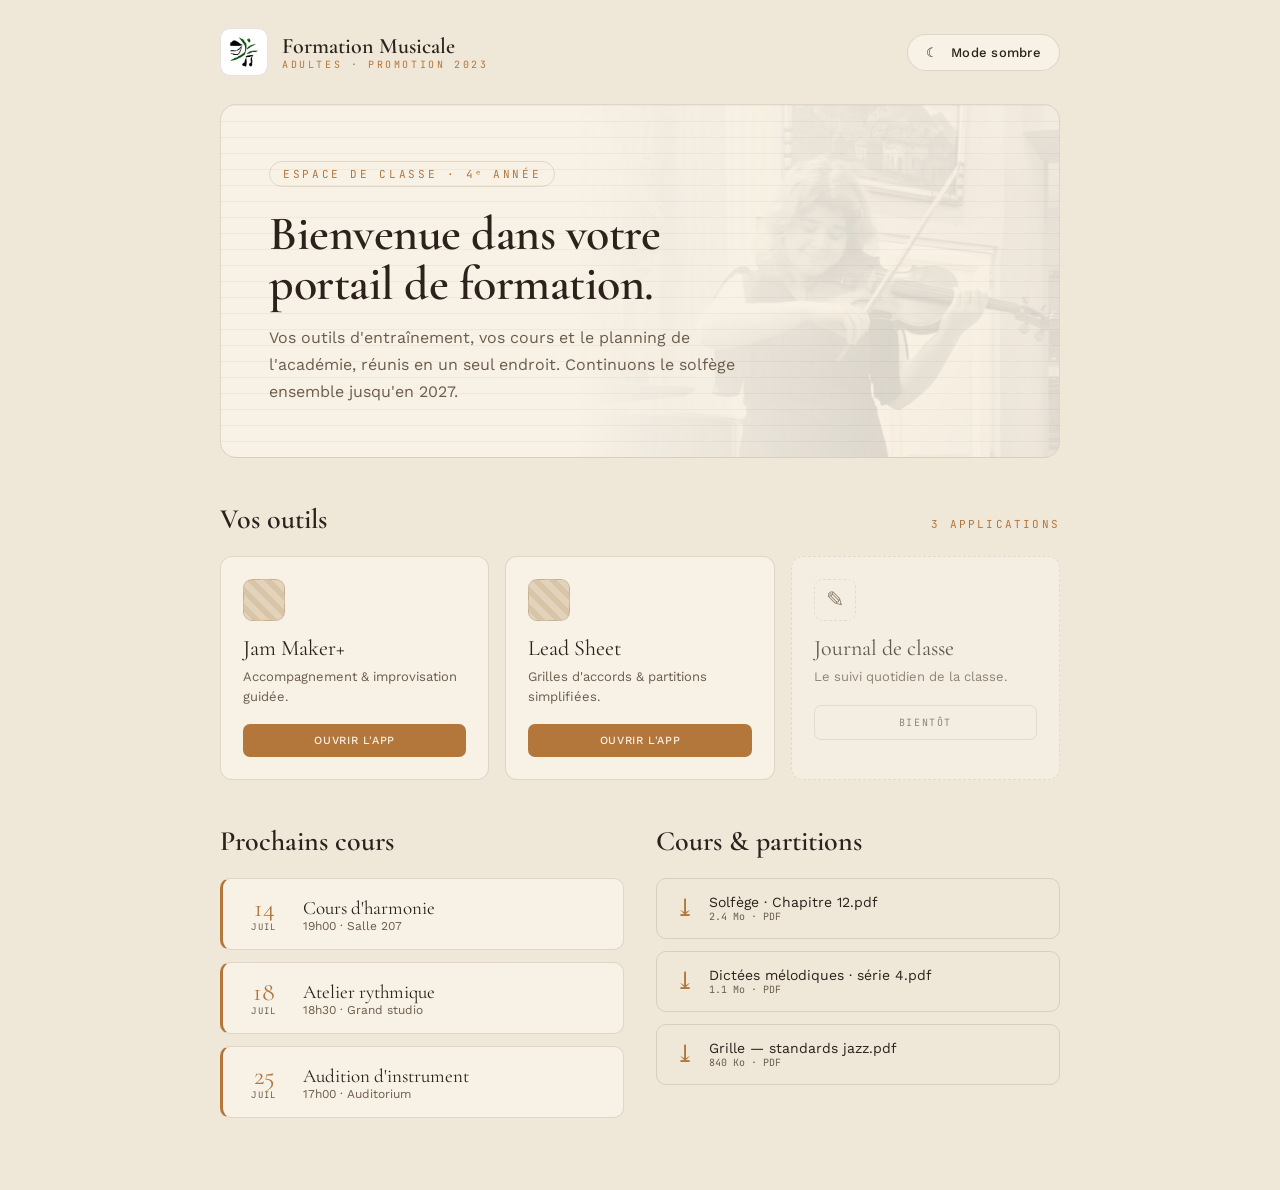
==== index.html @ 9afeae4c "Portail Formation Musicale — site initial (accueil + tableau de bord, thème clair/sombre)" ====
<!DOCTYPE html>
<html lang="fr">
<head>
<meta charset="utf-8">
<meta name="viewport" content="width=device-width, initial-scale=1">
<title>Formation Musicale — Portail de classe</title>
<link rel="preconnect" href="https://fonts.googleapis.com">
<link rel="preconnect" href="https://fonts.gstatic.com" crossorigin>
<link href="https://fonts.googleapis.com/css2?family=Cormorant+Garamond:ital,wght@0,400;0,500;0,600;0,700;1,400;1,500&family=Work+Sans:wght@300;400;500;600&family=JetBrains+Mono:wght@400;500&display=swap" rel="stylesheet">
<style>
  * { box-sizing: border-box; }
  body { margin: 0; }
  a { color: inherit; }
</style>
</head>
<body>

<div id="root" style="min-height:100vh; background:var(--bg,#efe7d8); font-family:'Work Sans',sans-serif; transition:background-color .5s ease; padding-bottom:72px;">

  <!-- TOP BAR -->
  <div style="max-width:920px; margin:0 auto; padding:28px 40px; display:flex; align-items:center; justify-content:space-between;">
    <div style="display:flex; align-items:center; gap:14px;">
      <div style="width:48px; height:48px; border-radius:10px; background:#ffffff; display:flex; align-items:center; justify-content:center; overflow:hidden; border:1px solid var(--line,rgba(107,74,46,.16)); transition:border-color .5s ease;"><img src="assets/logo-academie.png" alt="Logo de l'académie" style="width:100%; height:100%; object-fit:contain; padding:3px;"></div>
      <div style="line-height:1.15;">
        <div style="font-family:'Cormorant Garamond',serif; font-size:22px; font-weight:600; color:var(--ink,#2a221b); transition:color .5s ease;">Formation Musicale</div>
        <div style="font-family:'JetBrains Mono',monospace; font-size:10px; letter-spacing:.26em; color:var(--acc,#b3763b); transition:color .5s ease;">ADULTES · PROMOTION 2023</div>
      </div>
    </div>
    <button id="themeToggle" onclick="toggleTheme()" style="display:flex; align-items:center; gap:9px; font-family:'Work Sans',sans-serif; font-weight:500; font-size:13px; letter-spacing:.02em; color:var(--ink,#2a221b); background:var(--panel,#f7f1e6); border:1px solid var(--line,rgba(107,74,46,.16)); border-radius:999px; padding:10px 18px; cursor:pointer; transition:background-color .5s ease,color .5s ease,border-color .5s ease;">☾&emsp;Mode sombre</button>
  </div>

  <!-- HERO -->
  <div style="max-width:920px; margin:0 auto; padding:0 40px;">
    <div style="position:relative; overflow:hidden; border-radius:16px; border:1px solid var(--line,rgba(107,74,46,.16)); background:repeating-linear-gradient(0deg, transparent 0 15px, var(--staff,rgba(107,74,46,.06)) 15px 16px), var(--panel,#f7f1e6); padding:56px 48px 52px; transition:background-color .5s ease,border-color .5s ease;">
      <img src="assets/prof-violon.png" alt="" style="position:absolute; top:0; right:0; width:58%; height:100%; object-fit:cover; object-position:center 20%; opacity:.12; filter:grayscale(1) sepia(.5) contrast(.95); -webkit-mask-image:linear-gradient(90deg, transparent 0%, #000 65%); mask-image:linear-gradient(90deg, transparent 0%, #000 65%); pointer-events:none; user-select:none;">
      <div style="position:relative; z-index:1;">
        <div style="display:inline-block; font-family:'JetBrains Mono',monospace; font-size:11px; letter-spacing:.24em; color:var(--acc,#b3763b); border:1px solid var(--line,rgba(107,74,46,.16)); border-radius:999px; padding:5px 13px; transition:color .5s ease,border-color .5s ease;">ESPACE DE CLASSE · 4ᵉ ANNÉE</div>
        <h1 style="font-family:'Cormorant Garamond',serif; font-weight:600; font-size:48px; line-height:1.05; color:var(--ink,#2a221b); margin:22px 0 14px; letter-spacing:-0.01em; transition:color .5s ease;">Bienvenue dans votre<br>portail de formation.</h1>
        <p style="font-size:16px; line-height:1.7; color:var(--sub,#6b5d4c); max-width:500px; margin:0; transition:color .5s ease;">Vos outils d'entraînement, vos cours et le planning de l'académie, réunis en un seul endroit. Continuons le solfège ensemble jusqu'en 2027.</p>
      </div>
    </div>
  </div>

  <!-- OUTILS -->
  <div style="max-width:920px; margin:44px auto 0; padding:0 40px;">
    <div style="display:flex; align-items:baseline; justify-content:space-between; margin-bottom:20px;">
      <h2 style="font-family:'Cormorant Garamond',serif; font-weight:600; font-size:28px; color:var(--ink,#2a221b); margin:0; transition:color .5s ease;">Vos outils</h2>
      <div style="font-family:'JetBrains Mono',monospace; font-size:11px; letter-spacing:.2em; color:var(--acc,#b3763b); transition:color .5s ease;">3 APPLICATIONS</div>
    </div>
    <div style="display:grid; grid-template-columns:repeat(3,1fr); gap:16px;">

      <div style="background:var(--panel,#f7f1e6); border:1px solid var(--line,rgba(107,74,46,.16)); border-radius:12px; padding:22px; transition:background-color .5s ease,border-color .5s ease;">
        <div style="height:42px; width:42px; border-radius:9px; background:repeating-linear-gradient(45deg,var(--chipA,#e3d3ba),var(--chipA,#e3d3ba) 6px,var(--chipB,#d8c5a8) 6px,var(--chipB,#d8c5a8) 12px); border:1px solid var(--line,rgba(107,74,46,.16)); margin-bottom:16px; transition:border-color .5s ease;"></div>
        <div style="font-family:'Cormorant Garamond',serif; font-size:22px; color:var(--ink,#2a221b); line-height:1; transition:color .5s ease;">Jam Maker+</div>
        <div style="font-size:13px; color:var(--sub,#6b5d4c); margin:8px 0 18px; line-height:1.5; transition:color .5s ease;">Accompagnement &amp; improvisation guidée.</div>
        <a data-app="jam" href="/jam-maker-plus/?theme=clair" target="_blank" rel="noopener" style="display:block; text-decoration:none; font-family:'Work Sans',sans-serif; font-weight:500; letter-spacing:.06em; text-transform:uppercase; font-size:11px; color:var(--accInk,#f7f1e6); background:var(--acc,#b3763b); text-align:center; padding:10px; border-radius:7px; cursor:pointer; transition:background-color .5s ease,color .5s ease;">Ouvrir l'app</a>
      </div>

      <div style="background:var(--panel,#f7f1e6); border:1px solid var(--line,rgba(107,74,46,.16)); border-radius:12px; padding:22px; transition:background-color .5s ease,border-color .5s ease;">
        <div style="height:42px; width:42px; border-radius:9px; background:repeating-linear-gradient(45deg,var(--chipA,#e3d3ba),var(--chipA,#e3d3ba) 6px,var(--chipB,#d8c5a8) 6px,var(--chipB,#d8c5a8) 12px); border:1px solid var(--line,rgba(107,74,46,.16)); margin-bottom:16px; transition:border-color .5s ease;"></div>
        <div style="font-family:'Cormorant Garamond',serif; font-size:22px; color:var(--ink,#2a221b); line-height:1; transition:color .5s ease;">Lead Sheet</div>
        <div style="font-size:13px; color:var(--sub,#6b5d4c); margin:8px 0 18px; line-height:1.5; transition:color .5s ease;">Grilles d'accords &amp; partitions simplifiées.</div>
        <a data-app="lead" href="/leadsheetproject/?theme=clair" target="_blank" rel="noopener" style="display:block; text-decoration:none; font-family:'Work Sans',sans-serif; font-weight:500; letter-spacing:.06em; text-transform:uppercase; font-size:11px; color:var(--accInk,#f7f1e6); background:var(--acc,#b3763b); text-align:center; padding:10px; border-radius:7px; cursor:pointer; transition:background-color .5s ease,color .5s ease;">Ouvrir l'app</a>
      </div>

      <div style="background:var(--panel,#f7f1e6); border:1px dashed var(--line,rgba(107,74,46,.28)); border-radius:12px; padding:22px; opacity:.72; transition:background-color .5s ease,border-color .5s ease;">
        <div style="height:42px; width:42px; border-radius:9px; border:1px dashed var(--line,rgba(107,74,46,.3)); margin-bottom:16px; display:flex; align-items:center; justify-content:center; color:var(--sub,#6b5d4c); font-family:'Cormorant Garamond',serif; font-size:22px;">✎</div>
        <div style="font-family:'Cormorant Garamond',serif; font-size:22px; color:var(--ink,#2a221b); line-height:1; transition:color .5s ease;">Journal de classe</div>
        <div style="font-size:13px; color:var(--sub,#6b5d4c); margin:8px 0 18px; line-height:1.5; transition:color .5s ease;">Le suivi quotidien de la classe.</div>
        <div style="font-family:'JetBrains Mono',monospace; letter-spacing:.16em; text-transform:uppercase; font-size:10px; color:var(--sub,#6b5d4c); text-align:center; padding:10px; border:1px solid var(--line,rgba(107,74,46,.16)); border-radius:7px; transition:color .5s ease,border-color .5s ease;">Bientôt</div>
      </div>

    </div>
  </div>

  <!-- DEUX COLONNES : PLANNING + TELECHARGEMENTS -->
  <div style="max-width:920px; margin:44px auto 0; padding:0 40px; display:grid; grid-template-columns:1fr 1fr; gap:32px;">

    <div>
      <h2 style="font-family:'Cormorant Garamond',serif; font-weight:600; font-size:28px; color:var(--ink,#2a221b); margin:0 0 20px; transition:color .5s ease;">Prochains cours</h2>

      <div style="display:flex; align-items:center; gap:16px; background:var(--panel,#f7f1e6); border:1px solid var(--line,rgba(107,74,46,.16)); border-left:3px solid var(--acc,#b3763b); border-radius:10px; padding:16px 18px; margin-bottom:12px; transition:background-color .5s ease,border-color .5s ease;">
        <div style="text-align:center; min-width:46px;"><div style="font-family:'Cormorant Garamond',serif; font-size:26px; color:var(--acc,#b3763b); line-height:1; transition:color .5s ease;">14</div><div style="font-family:'JetBrains Mono',monospace; font-size:9px; letter-spacing:.15em; color:var(--sub,#6b5d4c);">JUIL</div></div>
        <div style="flex:1;"><div style="font-family:'Cormorant Garamond',serif; font-size:19px; color:var(--ink,#2a221b); transition:color .5s ease;">Cours d'harmonie</div><div style="font-size:12px; color:var(--sub,#6b5d4c); transition:color .5s ease;">19h00 · Salle 207</div></div>
      </div>

      <div style="display:flex; align-items:center; gap:16px; background:var(--panel,#f7f1e6); border:1px solid var(--line,rgba(107,74,46,.16)); border-left:3px solid var(--acc,#b3763b); border-radius:10px; padding:16px 18px; margin-bottom:12px; transition:background-color .5s ease,border-color .5s ease;">
        <div style="text-align:center; min-width:46px;"><div style="font-family:'Cormorant Garamond',serif; font-size:26px; color:var(--acc,#b3763b); line-height:1; transition:color .5s ease;">18</div><div style="font-family:'JetBrains Mono',monospace; font-size:9px; letter-spacing:.15em; color:var(--sub,#6b5d4c);">JUIL</div></div>
        <div style="flex:1;"><div style="font-family:'Cormorant Garamond',serif; font-size:19px; color:var(--ink,#2a221b); transition:color .5s ease;">Atelier rythmique</div><div style="font-size:12px; color:var(--sub,#6b5d4c); transition:color .5s ease;">18h30 · Grand studio</div></div>
      </div>

      <div style="display:flex; align-items:center; gap:16px; background:var(--panel,#f7f1e6); border:1px solid var(--line,rgba(107,74,46,.16)); border-left:3px solid var(--acc,#b3763b); border-radius:10px; padding:16px 18px; transition:background-color .5s ease,border-color .5s ease;">
        <div style="text-align:center; min-width:46px;"><div style="font-family:'Cormorant Garamond',serif; font-size:26px; color:var(--acc,#b3763b); line-height:1; transition:color .5s ease;">25</div><div style="font-family:'JetBrains Mono',monospace; font-size:9px; letter-spacing:.15em; color:var(--sub,#6b5d4c);">JUIL</div></div>
        <div style="flex:1;"><div style="font-family:'Cormorant Garamond',serif; font-size:19px; color:var(--ink,#2a221b); transition:color .5s ease;">Audition d'instrument</div><div style="font-size:12px; color:var(--sub,#6b5d4c); transition:color .5s ease;">17h00 · Auditorium</div></div>
      </div>
    </div>

    <div>
      <h2 style="font-family:'Cormorant Garamond',serif; font-weight:600; font-size:28px; color:var(--ink,#2a221b); margin:0 0 20px; transition:color .5s ease;">Cours &amp; partitions</h2>

      <div style="display:flex; align-items:center; gap:14px; padding:15px 18px; border:1px solid var(--line,rgba(107,74,46,.16)); border-radius:10px; margin-bottom:12px; transition:border-color .5s ease;">
        <div style="font-family:'Cormorant Garamond',serif; font-size:24px; color:var(--acc,#b3763b); transition:color .5s ease;">⤓</div>
        <div style="flex:1;"><div style="font-size:14px; color:var(--ink,#2a221b); transition:color .5s ease;">Solfège · Chapitre 12.pdf</div><div style="font-family:'JetBrains Mono',monospace; font-size:10px; color:var(--sub,#6b5d4c);">2.4 Mo · PDF</div></div>
      </div>

      <div style="display:flex; align-items:center; gap:14px; padding:15px 18px; border:1px solid var(--line,rgba(107,74,46,.16)); border-radius:10px; margin-bottom:12px; transition:border-color .5s ease;">
        <div style="font-family:'Cormorant Garamond',serif; font-size:24px; color:var(--acc,#b3763b); transition:color .5s ease;">⤓</div>
        <div style="flex:1;"><div style="font-size:14px; color:var(--ink,#2a221b); transition:color .5s ease;">Dictées mélodiques · série 4.pdf</div><div style="font-family:'JetBrains Mono',monospace; font-size:10px; color:var(--sub,#6b5d4c);">1.1 Mo · PDF</div></div>
      </div>

      <div style="display:flex; align-items:center; gap:14px; padding:15px 18px; border:1px solid var(--line,rgba(107,74,46,.16)); border-radius:10px; transition:border-color .5s ease;">
        <div style="font-family:'Cormorant Garamond',serif; font-size:24px; color:var(--acc,#b3763b); transition:color .5s ease;">⤓</div>
        <div style="flex:1;"><div style="font-size:14px; color:var(--ink,#2a221b); transition:color .5s ease;">Grille — standards jazz.pdf</div><div style="font-family:'JetBrains Mono',monospace; font-size:10px; color:var(--sub,#6b5d4c);">840 Ko · PDF</div></div>
      </div>
    </div>

  </div>
</div>

<script src="fm/theme.js"></script>
</body>
</html>
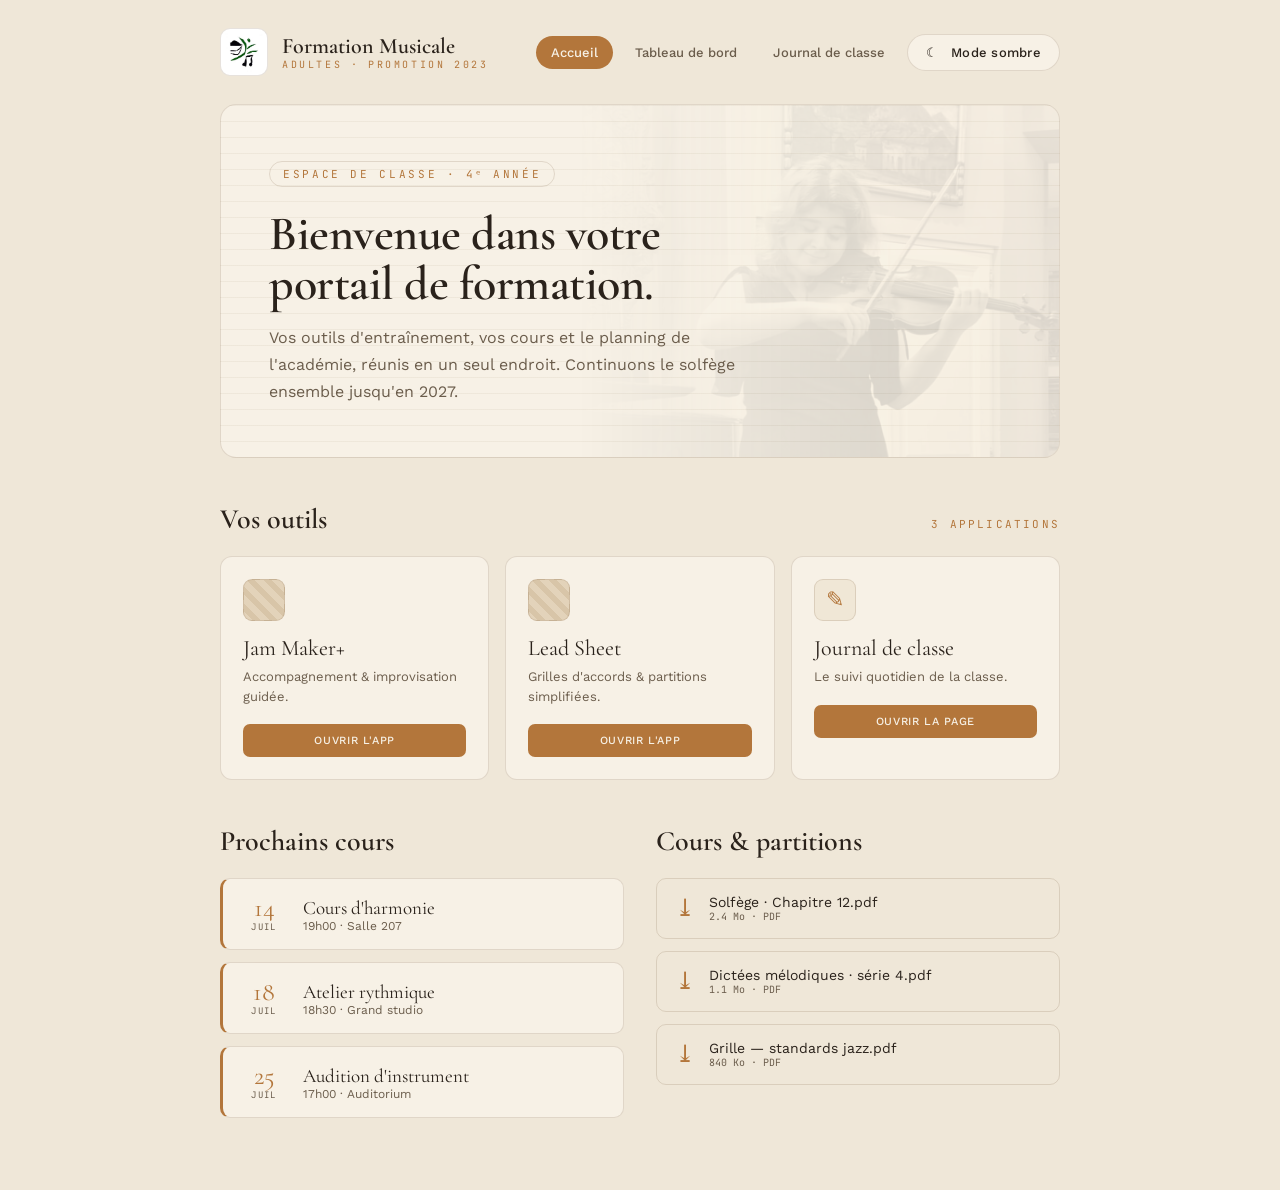
==== commit 23c2ea17: "Journal de classe + socle Supabase (fichiers racine)" ====
--- a/index.html
+++ b/index.html
@@ -17,104 +17,109 @@
 
 <div id="root" style="min-height:100vh; background:var(--bg,#efe7d8); font-family:'Work Sans',sans-serif; transition:background-color .5s ease; padding-bottom:72px;">
 
-  <!-- TOP BAR -->
-  <div style="max-width:920px; margin:0 auto; padding:28px 40px; display:flex; align-items:center; justify-content:space-between;">
-    <div style="display:flex; align-items:center; gap:14px;">
-      <div style="width:48px; height:48px; border-radius:10px; background:#ffffff; display:flex; align-items:center; justify-content:center; overflow:hidden; border:1px solid var(--line,rgba(107,74,46,.16)); transition:border-color .5s ease;"><img src="assets/logo-academie.png" alt="Logo de l'académie" style="width:100%; height:100%; object-fit:contain; padding:3px;"></div>
-      <div style="line-height:1.15;">
-        <div style="font-family:'Cormorant Garamond',serif; font-size:22px; font-weight:600; color:var(--ink,#2a221b); transition:color .5s ease;">Formation Musicale</div>
-        <div style="font-family:'JetBrains Mono',monospace; font-size:10px; letter-spacing:.26em; color:var(--acc,#b3763b); transition:color .5s ease;">ADULTES · PROMOTION 2023</div>
-      </div>
+<!-- TOP BAR -->
+<div style="max-width:920px; margin:0 auto; padding:28px 40px; display:flex; align-items:center; justify-content:space-between;">
+  <div style="display:flex; align-items:center; gap:14px;">
+    <div style="width:48px; height:48px; border-radius:10px; background:#ffffff; display:flex; align-items:center; justify-content:center; overflow:hidden; border:1px solid var(--line,rgba(107,74,46,.16)); transition:border-color .5s ease;"><img src="assets/logo-academie.png" alt="Logo de l'académie" style="width:100%; height:100%; object-fit:contain; padding:3px;"></div>
+    <div style="line-height:1.15;">
+      <div style="font-family:'Cormorant Garamond',serif; font-size:22px; font-weight:600; color:var(--ink,#2a221b); transition:color .5s ease;">Formation Musicale</div>
+      <div style="font-family:'JetBrains Mono',monospace; font-size:10px; letter-spacing:.26em; color:var(--acc,#b3763b); transition:color .5s ease;">ADULTES · PROMOTION 2023</div>
     </div>
+  </div>
+  <div style="display:flex; align-items:center; gap:8px;">
+    <div style="font-family:'Work Sans',sans-serif; font-weight:500; font-size:13px; color:var(--accInk,#f7f1e6); background:var(--acc,#b3763b); padding:9px 15px; border-radius:999px; transition:background-color .5s ease,color .5s ease;">Accueil</div>
+    <a href="tableau-de-bord.html" style="text-decoration:none; font-family:'Work Sans',sans-serif; font-weight:500; font-size:13px; color:var(--sub,#6b5d4c); padding:9px 14px; border-radius:999px; transition:color .5s ease;">Tableau de bord</a>
+    <a href="journal-de-classe.html" style="text-decoration:none; font-family:'Work Sans',sans-serif; font-weight:500; font-size:13px; color:var(--sub,#6b5d4c); padding:9px 14px; border-radius:999px; transition:color .5s ease;">Journal de classe</a>
     <button id="themeToggle" onclick="toggleTheme()" style="display:flex; align-items:center; gap:9px; font-family:'Work Sans',sans-serif; font-weight:500; font-size:13px; letter-spacing:.02em; color:var(--ink,#2a221b); background:var(--panel,#f7f1e6); border:1px solid var(--line,rgba(107,74,46,.16)); border-radius:999px; padding:10px 18px; cursor:pointer; transition:background-color .5s ease,color .5s ease,border-color .5s ease;">☾&emsp;Mode sombre</button>
   </div>
+</div>
 
-  <!-- HERO -->
-  <div style="max-width:920px; margin:0 auto; padding:0 40px;">
-    <div style="position:relative; overflow:hidden; border-radius:16px; border:1px solid var(--line,rgba(107,74,46,.16)); background:repeating-linear-gradient(0deg, transparent 0 15px, var(--staff,rgba(107,74,46,.06)) 15px 16px), var(--panel,#f7f1e6); padding:56px 48px 52px; transition:background-color .5s ease,border-color .5s ease;">
-      <img src="assets/prof-violon.png" alt="" style="position:absolute; top:0; right:0; width:58%; height:100%; object-fit:cover; object-position:center 20%; opacity:.12; filter:grayscale(1) sepia(.5) contrast(.95); -webkit-mask-image:linear-gradient(90deg, transparent 0%, #000 65%); mask-image:linear-gradient(90deg, transparent 0%, #000 65%); pointer-events:none; user-select:none;">
-      <div style="position:relative; z-index:1;">
-        <div style="display:inline-block; font-family:'JetBrains Mono',monospace; font-size:11px; letter-spacing:.24em; color:var(--acc,#b3763b); border:1px solid var(--line,rgba(107,74,46,.16)); border-radius:999px; padding:5px 13px; transition:color .5s ease,border-color .5s ease;">ESPACE DE CLASSE · 4ᵉ ANNÉE</div>
-        <h1 style="font-family:'Cormorant Garamond',serif; font-weight:600; font-size:48px; line-height:1.05; color:var(--ink,#2a221b); margin:22px 0 14px; letter-spacing:-0.01em; transition:color .5s ease;">Bienvenue dans votre<br>portail de formation.</h1>
-        <p style="font-size:16px; line-height:1.7; color:var(--sub,#6b5d4c); max-width:500px; margin:0; transition:color .5s ease;">Vos outils d'entraînement, vos cours et le planning de l'académie, réunis en un seul endroit. Continuons le solfège ensemble jusqu'en 2027.</p>
-      </div>
+<!-- HERO -->
+<div style="max-width:920px; margin:0 auto; padding:0 40px;">
+  <div style="position:relative; overflow:hidden; border-radius:16px; border:1px solid var(--line,rgba(107,74,46,.16)); background:repeating-linear-gradient(0deg, transparent 0 15px, var(--staff,rgba(107,74,46,.06)) 15px 16px), var(--panel,#f7f1e6); padding:56px 48px 52px; transition:background-color .5s ease,border-color .5s ease;">
+    <img src="assets/prof-violon.png" alt="" style="position:absolute; top:0; right:0; width:58%; height:100%; object-fit:cover; object-position:center 20%; opacity:.12; filter:grayscale(1) sepia(.5) contrast(.95); -webkit-mask-image:linear-gradient(90deg, transparent 0%, #000 65%); mask-image:linear-gradient(90deg, transparent 0%, #000 65%); pointer-events:none; user-select:none;">
+    <div style="position:relative; z-index:1;">
+      <div style="display:inline-block; font-family:'JetBrains Mono',monospace; font-size:11px; letter-spacing:.24em; color:var(--acc,#b3763b); border:1px solid var(--line,rgba(107,74,46,.16)); border-radius:999px; padding:5px 13px; transition:color .5s ease,border-color .5s ease;">ESPACE DE CLASSE · 4ᵉ ANNÉE</div>
+      <h1 style="font-family:'Cormorant Garamond',serif; font-weight:600; font-size:48px; line-height:1.05; color:var(--ink,#2a221b); margin:22px 0 14px; letter-spacing:-0.01em; transition:color .5s ease;">Bienvenue dans votre<br>portail de formation.</h1>
+      <p style="font-size:16px; line-height:1.7; color:var(--sub,#6b5d4c); max-width:500px; margin:0; transition:color .5s ease;">Vos outils d'entraînement, vos cours et le planning de l'académie, réunis en un seul endroit. Continuons le solfège ensemble jusqu'en 2027.</p>
+    </div>
+  </div>
+</div>
+
+<!-- OUTILS -->
+<div style="max-width:920px; margin:44px auto 0; padding:0 40px;">
+  <div style="display:flex; align-items:baseline; justify-content:space-between; margin-bottom:20px;">
+    <h2 style="font-family:'Cormorant Garamond',serif; font-weight:600; font-size:28px; color:var(--ink,#2a221b); margin:0; transition:color .5s ease;">Vos outils</h2>
+    <div style="font-family:'JetBrains Mono',monospace; font-size:11px; letter-spacing:.2em; color:var(--acc,#b3763b); transition:color .5s ease;">3 APPLICATIONS</div>
+  </div>
+  <div style="display:grid; grid-template-columns:repeat(3,1fr); gap:16px;">
+
+    <div style="background:var(--panel,#f7f1e6); border:1px solid var(--line,rgba(107,74,46,.16)); border-radius:12px; padding:22px; transition:background-color .5s ease,border-color .5s ease;">
+      <div style="height:42px; width:42px; border-radius:9px; background:repeating-linear-gradient(45deg,var(--chipA,#e3d3ba),var(--chipA,#e3d3ba) 6px,var(--chipB,#d8c5a8) 6px,var(--chipB,#d8c5a8) 12px); border:1px solid var(--line,rgba(107,74,46,.16)); margin-bottom:16px; transition:border-color .5s ease;"></div>
+      <div style="font-family:'Cormorant Garamond',serif; font-size:22px; color:var(--ink,#2a221b); line-height:1; transition:color .5s ease;">Jam Maker+</div>
+      <div style="font-size:13px; color:var(--sub,#6b5d4c); margin:8px 0 18px; line-height:1.5; transition:color .5s ease;">Accompagnement &amp; improvisation guidée.</div>
+      <a data-app="jam" href="/jam-maker-plus/?theme=clair" target="_blank" rel="noopener" style="display:block; text-decoration:none; font-family:'Work Sans',sans-serif; font-weight:500; letter-spacing:.06em; text-transform:uppercase; font-size:11px; color:var(--accInk,#f7f1e6); background:var(--acc,#b3763b); text-align:center; padding:10px; border-radius:7px; cursor:pointer; transition:background-color .5s ease,color .5s ease;">Ouvrir l'app</a>
+    </div>
+
+    <div style="background:var(--panel,#f7f1e6); border:1px solid var(--line,rgba(107,74,46,.16)); border-radius:12px; padding:22px; transition:background-color .5s ease,border-color .5s ease;">
+      <div style="height:42px; width:42px; border-radius:9px; background:repeating-linear-gradient(45deg,var(--chipA,#e3d3ba),var(--chipA,#e3d3ba) 6px,var(--chipB,#d8c5a8) 6px,var(--chipB,#d8c5a8) 12px); border:1px solid var(--line,rgba(107,74,46,.16)); margin-bottom:16px; transition:border-color .5s ease;"></div>
+      <div style="font-family:'Cormorant Garamond',serif; font-size:22px; color:var(--ink,#2a221b); line-height:1; transition:color .5s ease;">Lead Sheet</div>
+      <div style="font-size:13px; color:var(--sub,#6b5d4c); margin:8px 0 18px; line-height:1.5; transition:color .5s ease;">Grilles d'accords &amp; partitions simplifiées.</div>
+      <a data-app="lead" href="/leadsheetproject/?theme=clair" target="_blank" rel="noopener" style="display:block; text-decoration:none; font-family:'Work Sans',sans-serif; font-weight:500; letter-spacing:.06em; text-transform:uppercase; font-size:11px; color:var(--accInk,#f7f1e6); background:var(--acc,#b3763b); text-align:center; padding:10px; border-radius:7px; cursor:pointer; transition:background-color .5s ease,color .5s ease;">Ouvrir l'app</a>
+    </div>
+
+    <a href="journal-de-classe.html" style="text-decoration:none; background:var(--panel,#f7f1e6); border:1px solid var(--line,rgba(107,74,46,.16)); border-radius:12px; padding:22px; display:block; transition:background-color .5s ease,border-color .5s ease;">
+      <div style="height:42px; width:42px; border-radius:9px; background:var(--panel2,#f0e7d6); border:1px solid var(--line,rgba(107,74,46,.16)); margin-bottom:16px; display:flex; align-items:center; justify-content:center; color:var(--acc,#b3763b); font-family:'Cormorant Garamond',serif; font-size:22px; transition:border-color .5s ease,color .5s ease;">✎</div>
+      <div style="font-family:'Cormorant Garamond',serif; font-size:22px; color:var(--ink,#2a221b); line-height:1; transition:color .5s ease;">Journal de classe</div>
+      <div style="font-size:13px; color:var(--sub,#6b5d4c); margin:8px 0 18px; line-height:1.5; transition:color .5s ease;">Le suivi quotidien de la classe.</div>
+      <div style="font-family:'Work Sans',sans-serif; font-weight:500; letter-spacing:.06em; text-transform:uppercase; font-size:11px; color:var(--accInk,#f7f1e6); background:var(--acc,#b3763b); text-align:center; padding:10px; border-radius:7px; transition:background-color .5s ease,color .5s ease;">Ouvrir la page</div>
+    </a>
+
+  </div>
+</div>
+
+<!-- DEUX COLONNES : PLANNING + TELECHARGEMENTS -->
+<div style="max-width:920px; margin:44px auto 0; padding:0 40px; display:grid; grid-template-columns:1fr 1fr; gap:32px;">
+
+  <div>
+    <h2 style="font-family:'Cormorant Garamond',serif; font-weight:600; font-size:28px; color:var(--ink,#2a221b); margin:0 0 20px; transition:color .5s ease;">Prochains cours</h2>
+
+    <div style="display:flex; align-items:center; gap:16px; background:var(--panel,#f7f1e6); border:1px solid var(--line,rgba(107,74,46,.16)); border-left:3px solid var(--acc,#b3763b); border-radius:10px; padding:16px 18px; margin-bottom:12px; transition:background-color .5s ease,border-color .5s ease;">
+      <div style="text-align:center; min-width:46px;"><div style="font-family:'Cormorant Garamond',serif; font-size:26px; color:var(--acc,#b3763b); line-height:1; transition:color .5s ease;">14</div><div style="font-family:'JetBrains Mono',monospace; font-size:9px; letter-spacing:.15em; color:var(--sub,#6b5d4c);">JUIL</div></div>
+      <div style="flex:1;"><div style="font-family:'Cormorant Garamond',serif; font-size:19px; color:var(--ink,#2a221b); transition:color .5s ease;">Cours d'harmonie</div><div style="font-size:12px; color:var(--sub,#6b5d4c); transition:color .5s ease;">19h00 · Salle 207</div></div>
+    </div>
+
+    <div style="display:flex; align-items:center; gap:16px; background:var(--panel,#f7f1e6); border:1px solid var(--line,rgba(107,74,46,.16)); border-left:3px solid var(--acc,#b3763b); border-radius:10px; padding:16px 18px; margin-bottom:12px; transition:background-color .5s ease,border-color .5s ease;">
+      <div style="text-align:center; min-width:46px;"><div style="font-family:'Cormorant Garamond',serif; font-size:26px; color:var(--acc,#b3763b); line-height:1; transition:color .5s ease;">18</div><div style="font-family:'JetBrains Mono',monospace; font-size:9px; letter-spacing:.15em; color:var(--sub,#6b5d4c);">JUIL</div></div>
+      <div style="flex:1;"><div style="font-family:'Cormorant Garamond',serif; font-size:19px; color:var(--ink,#2a221b); transition:color .5s ease;">Atelier rythmique</div><div style="font-size:12px; color:var(--sub,#6b5d4c); transition:color .5s ease;">18h30 · Grand studio</div></div>
+    </div>
+
+    <div style="display:flex; align-items:center; gap:16px; background:var(--panel,#f7f1e6); border:1px solid var(--line,rgba(107,74,46,.16)); border-left:3px solid var(--acc,#b3763b); border-radius:10px; padding:16px 18px; transition:background-color .5s ease,border-color .5s ease;">
+      <div style="text-align:center; min-width:46px;"><div style="font-family:'Cormorant Garamond',serif; font-size:26px; color:var(--acc,#b3763b); line-height:1; transition:color .5s ease;">25</div><div style="font-family:'JetBrains Mono',monospace; font-size:9px; letter-spacing:.15em; color:var(--sub,#6b5d4c);">JUIL</div></div>
+      <div style="flex:1;"><div style="font-family:'Cormorant Garamond',serif; font-size:19px; color:var(--ink,#2a221b); transition:color .5s ease;">Audition d'instrument</div><div style="font-size:12px; color:var(--sub,#6b5d4c); transition:color .5s ease;">17h00 · Auditorium</div></div>
     </div>
   </div>
 
-  <!-- OUTILS -->
-  <div style="max-width:920px; margin:44px auto 0; padding:0 40px;">
-    <div style="display:flex; align-items:baseline; justify-content:space-between; margin-bottom:20px;">
-      <h2 style="font-family:'Cormorant Garamond',serif; font-weight:600; font-size:28px; color:var(--ink,#2a221b); margin:0; transition:color .5s ease;">Vos outils</h2>
-      <div style="font-family:'JetBrains Mono',monospace; font-size:11px; letter-spacing:.2em; color:var(--acc,#b3763b); transition:color .5s ease;">3 APPLICATIONS</div>
+  <div>
+    <h2 style="font-family:'Cormorant Garamond',serif; font-weight:600; font-size:28px; color:var(--ink,#2a221b); margin:0 0 20px; transition:color .5s ease;">Cours &amp; partitions</h2>
+
+    <div style="display:flex; align-items:center; gap:14px; padding:15px 18px; border:1px solid var(--line,rgba(107,74,46,.16)); border-radius:10px; margin-bottom:12px; transition:border-color .5s ease;">
+      <div style="font-family:'Cormorant Garamond',serif; font-size:24px; color:var(--acc,#b3763b); transition:color .5s ease;">⤓</div>
+      <div style="flex:1;"><div style="font-size:14px; color:var(--ink,#2a221b); transition:color .5s ease;">Solfège · Chapitre 12.pdf</div><div style="font-family:'JetBrains Mono',monospace; font-size:10px; color:var(--sub,#6b5d4c);">2.4 Mo · PDF</div></div>
     </div>
-    <div style="display:grid; grid-template-columns:repeat(3,1fr); gap:16px;">
 
-      <div style="background:var(--panel,#f7f1e6); border:1px solid var(--line,rgba(107,74,46,.16)); border-radius:12px; padding:22px; transition:background-color .5s ease,border-color .5s ease;">
-        <div style="height:42px; width:42px; border-radius:9px; background:repeating-linear-gradient(45deg,var(--chipA,#e3d3ba),var(--chipA,#e3d3ba) 6px,var(--chipB,#d8c5a8) 6px,var(--chipB,#d8c5a8) 12px); border:1px solid var(--line,rgba(107,74,46,.16)); margin-bottom:16px; transition:border-color .5s ease;"></div>
-        <div style="font-family:'Cormorant Garamond',serif; font-size:22px; color:var(--ink,#2a221b); line-height:1; transition:color .5s ease;">Jam Maker+</div>
-        <div style="font-size:13px; color:var(--sub,#6b5d4c); margin:8px 0 18px; line-height:1.5; transition:color .5s ease;">Accompagnement &amp; improvisation guidée.</div>
-        <a data-app="jam" href="/jam-maker-plus/?theme=clair" target="_blank" rel="noopener" style="display:block; text-decoration:none; font-family:'Work Sans',sans-serif; font-weight:500; letter-spacing:.06em; text-transform:uppercase; font-size:11px; color:var(--accInk,#f7f1e6); background:var(--acc,#b3763b); text-align:center; padding:10px; border-radius:7px; cursor:pointer; transition:background-color .5s ease,color .5s ease;">Ouvrir l'app</a>
-      </div>
+    <div style="display:flex; align-items:center; gap:14px; padding:15px 18px; border:1px solid var(--line,rgba(107,74,46,.16)); border-radius:10px; margin-bottom:12px; transition:border-color .5s ease;">
+      <div style="font-family:'Cormorant Garamond',serif; font-size:24px; color:var(--acc,#b3763b); transition:color .5s ease;">⤓</div>
+      <div style="flex:1;"><div style="font-size:14px; color:var(--ink,#2a221b); transition:color .5s ease;">Dictées mélodiques · série 4.pdf</div><div style="font-family:'JetBrains Mono',monospace; font-size:10px; color:var(--sub,#6b5d4c);">1.1 Mo · PDF</div></div>
+    </div>
 
-      <div style="background:var(--panel,#f7f1e6); border:1px solid var(--line,rgba(107,74,46,.16)); border-radius:12px; padding:22px; transition:background-color .5s ease,border-color .5s ease;">
-        <div style="height:42px; width:42px; border-radius:9px; background:repeating-linear-gradient(45deg,var(--chipA,#e3d3ba),var(--chipA,#e3d3ba) 6px,var(--chipB,#d8c5a8) 6px,var(--chipB,#d8c5a8) 12px); border:1px solid var(--line,rgba(107,74,46,.16)); margin-bottom:16px; transition:border-color .5s ease;"></div>
-        <div style="font-family:'Cormorant Garamond',serif; font-size:22px; color:var(--ink,#2a221b); line-height:1; transition:color .5s ease;">Lead Sheet</div>
-        <div style="font-size:13px; color:var(--sub,#6b5d4c); margin:8px 0 18px; line-height:1.5; transition:color .5s ease;">Grilles d'accords &amp; partitions simplifiées.</div>
-        <a data-app="lead" href="/leadsheetproject/?theme=clair" target="_blank" rel="noopener" style="display:block; text-decoration:none; font-family:'Work Sans',sans-serif; font-weight:500; letter-spacing:.06em; text-transform:uppercase; font-size:11px; color:var(--accInk,#f7f1e6); background:var(--acc,#b3763b); text-align:center; padding:10px; border-radius:7px; cursor:pointer; transition:background-color .5s ease,color .5s ease;">Ouvrir l'app</a>
-      </div>
-
-      <div style="background:var(--panel,#f7f1e6); border:1px dashed var(--line,rgba(107,74,46,.28)); border-radius:12px; padding:22px; opacity:.72; transition:background-color .5s ease,border-color .5s ease;">
-        <div style="height:42px; width:42px; border-radius:9px; border:1px dashed var(--line,rgba(107,74,46,.3)); margin-bottom:16px; display:flex; align-items:center; justify-content:center; color:var(--sub,#6b5d4c); font-family:'Cormorant Garamond',serif; font-size:22px;">✎</div>
-        <div style="font-family:'Cormorant Garamond',serif; font-size:22px; color:var(--ink,#2a221b); line-height:1; transition:color .5s ease;">Journal de classe</div>
-        <div style="font-size:13px; color:var(--sub,#6b5d4c); margin:8px 0 18px; line-height:1.5; transition:color .5s ease;">Le suivi quotidien de la classe.</div>
-        <div style="font-family:'JetBrains Mono',monospace; letter-spacing:.16em; text-transform:uppercase; font-size:10px; color:var(--sub,#6b5d4c); text-align:center; padding:10px; border:1px solid var(--line,rgba(107,74,46,.16)); border-radius:7px; transition:color .5s ease,border-color .5s ease;">Bientôt</div>
-      </div>
-
+    <div style="display:flex; align-items:center; gap:14px; padding:15px 18px; border:1px solid var(--line,rgba(107,74,46,.16)); border-radius:10px; transition:border-color .5s ease;">
+      <div style="font-family:'Cormorant Garamond',serif; font-size:24px; color:var(--acc,#b3763b); transition:color .5s ease;">⤓</div>
+      <div style="flex:1;"><div style="font-size:14px; color:var(--ink,#2a221b); transition:color .5s ease;">Grille — standards jazz.pdf</div><div style="font-family:'JetBrains Mono',monospace; font-size:10px; color:var(--sub,#6b5d4c);">840 Ko · PDF</div></div>
     </div>
   </div>
 
-  <!-- DEUX COLONNES : PLANNING + TELECHARGEMENTS -->
-  <div style="max-width:920px; margin:44px auto 0; padding:0 40px; display:grid; grid-template-columns:1fr 1fr; gap:32px;">
-
-    <div>
-      <h2 style="font-family:'Cormorant Garamond',serif; font-weight:600; font-size:28px; color:var(--ink,#2a221b); margin:0 0 20px; transition:color .5s ease;">Prochains cours</h2>
-
-      <div style="display:flex; align-items:center; gap:16px; background:var(--panel,#f7f1e6); border:1px solid var(--line,rgba(107,74,46,.16)); border-left:3px solid var(--acc,#b3763b); border-radius:10px; padding:16px 18px; margin-bottom:12px; transition:background-color .5s ease,border-color .5s ease;">
-        <div style="text-align:center; min-width:46px;"><div style="font-family:'Cormorant Garamond',serif; font-size:26px; color:var(--acc,#b3763b); line-height:1; transition:color .5s ease;">14</div><div style="font-family:'JetBrains Mono',monospace; font-size:9px; letter-spacing:.15em; color:var(--sub,#6b5d4c);">JUIL</div></div>
-        <div style="flex:1;"><div style="font-family:'Cormorant Garamond',serif; font-size:19px; color:var(--ink,#2a221b); transition:color .5s ease;">Cours d'harmonie</div><div style="font-size:12px; color:var(--sub,#6b5d4c); transition:color .5s ease;">19h00 · Salle 207</div></div>
-      </div>
-
-      <div style="display:flex; align-items:center; gap:16px; background:var(--panel,#f7f1e6); border:1px solid var(--line,rgba(107,74,46,.16)); border-left:3px solid var(--acc,#b3763b); border-radius:10px; padding:16px 18px; margin-bottom:12px; transition:background-color .5s ease,border-color .5s ease;">
-        <div style="text-align:center; min-width:46px;"><div style="font-family:'Cormorant Garamond',serif; font-size:26px; color:var(--acc,#b3763b); line-height:1; transition:color .5s ease;">18</div><div style="font-family:'JetBrains Mono',monospace; font-size:9px; letter-spacing:.15em; color:var(--sub,#6b5d4c);">JUIL</div></div>
-        <div style="flex:1;"><div style="font-family:'Cormorant Garamond',serif; font-size:19px; color:var(--ink,#2a221b); transition:color .5s ease;">Atelier rythmique</div><div style="font-size:12px; color:var(--sub,#6b5d4c); transition:color .5s ease;">18h30 · Grand studio</div></div>
-      </div>
-
-      <div style="display:flex; align-items:center; gap:16px; background:var(--panel,#f7f1e6); border:1px solid var(--line,rgba(107,74,46,.16)); border-left:3px solid var(--acc,#b3763b); border-radius:10px; padding:16px 18px; transition:background-color .5s ease,border-color .5s ease;">
-        <div style="text-align:center; min-width:46px;"><div style="font-family:'Cormorant Garamond',serif; font-size:26px; color:var(--acc,#b3763b); line-height:1; transition:color .5s ease;">25</div><div style="font-family:'JetBrains Mono',monospace; font-size:9px; letter-spacing:.15em; color:var(--sub,#6b5d4c);">JUIL</div></div>
-        <div style="flex:1;"><div style="font-family:'Cormorant Garamond',serif; font-size:19px; color:var(--ink,#2a221b); transition:color .5s ease;">Audition d'instrument</div><div style="font-size:12px; color:var(--sub,#6b5d4c); transition:color .5s ease;">17h00 · Auditorium</div></div>
-      </div>
-    </div>
-
-    <div>
-      <h2 style="font-family:'Cormorant Garamond',serif; font-weight:600; font-size:28px; color:var(--ink,#2a221b); margin:0 0 20px; transition:color .5s ease;">Cours &amp; partitions</h2>
-
-      <div style="display:flex; align-items:center; gap:14px; padding:15px 18px; border:1px solid var(--line,rgba(107,74,46,.16)); border-radius:10px; margin-bottom:12px; transition:border-color .5s ease;">
-        <div style="font-family:'Cormorant Garamond',serif; font-size:24px; color:var(--acc,#b3763b); transition:color .5s ease;">⤓</div>
-        <div style="flex:1;"><div style="font-size:14px; color:var(--ink,#2a221b); transition:color .5s ease;">Solfège · Chapitre 12.pdf</div><div style="font-family:'JetBrains Mono',monospace; font-size:10px; color:var(--sub,#6b5d4c);">2.4 Mo · PDF</div></div>
-      </div>
-
-      <div style="display:flex; align-items:center; gap:14px; padding:15px 18px; border:1px solid var(--line,rgba(107,74,46,.16)); border-radius:10px; margin-bottom:12px; transition:border-color .5s ease;">
-        <div style="font-family:'Cormorant Garamond',serif; font-size:24px; color:var(--acc,#b3763b); transition:color .5s ease;">⤓</div>
-        <div style="flex:1;"><div style="font-size:14px; color:var(--ink,#2a221b); transition:color .5s ease;">Dictées mélodiques · série 4.pdf</div><div style="font-family:'JetBrains Mono',monospace; font-size:10px; color:var(--sub,#6b5d4c);">1.1 Mo · PDF</div></div>
-      </div>
-
-      <div style="display:flex; align-items:center; gap:14px; padding:15px 18px; border:1px solid var(--line,rgba(107,74,46,.16)); border-radius:10px; transition:border-color .5s ease;">
-        <div style="font-family:'Cormorant Garamond',serif; font-size:24px; color:var(--acc,#b3763b); transition:color .5s ease;">⤓</div>
-        <div style="flex:1;"><div style="font-size:14px; color:var(--ink,#2a221b); transition:color .5s ease;">Grille — standards jazz.pdf</div><div style="font-family:'JetBrains Mono',monospace; font-size:10px; color:var(--sub,#6b5d4c);">840 Ko · PDF</div></div>
-      </div>
-    </div>
-
-  </div>
+</div>
 </div>
 
 <script src="fm/theme.js"></script>
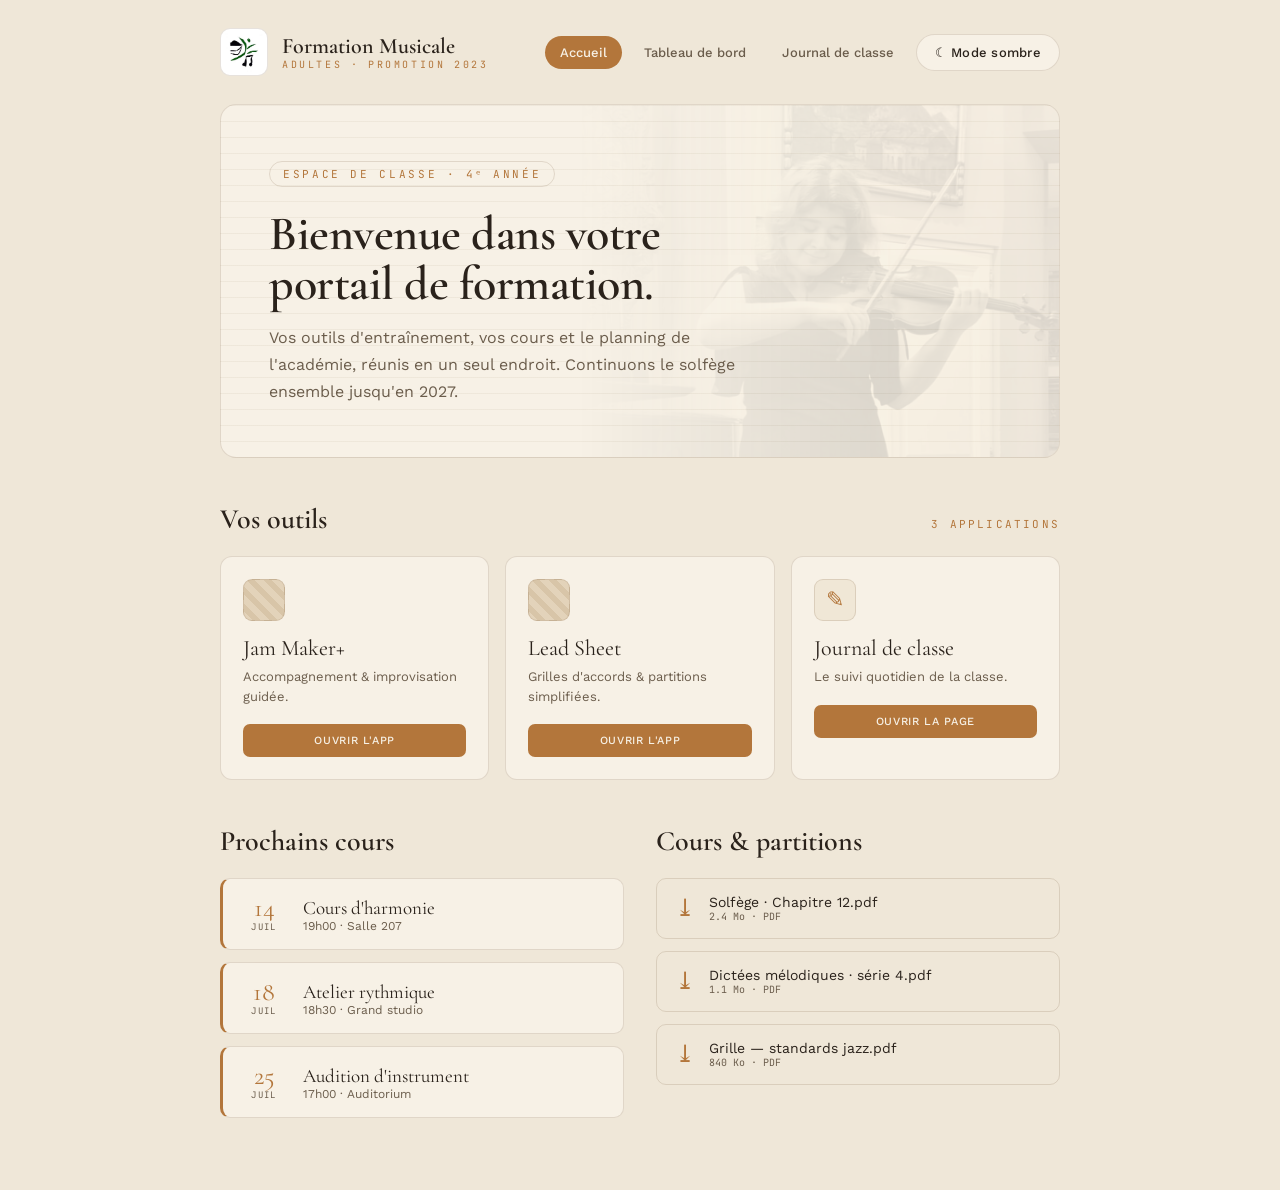
==== commit d59e6eb4: "index.html : charge fm-sync pour capter la session au retour du magic-link" ====
--- a/index.html
+++ b/index.html
@@ -123,5 +123,7 @@
 </div>
 
 <script src="fm/theme.js"></script>
+<script src="fm/fm-config.js"></script>
+<script src="fm/fm-sync.js"></script>
 </body>
 </html>
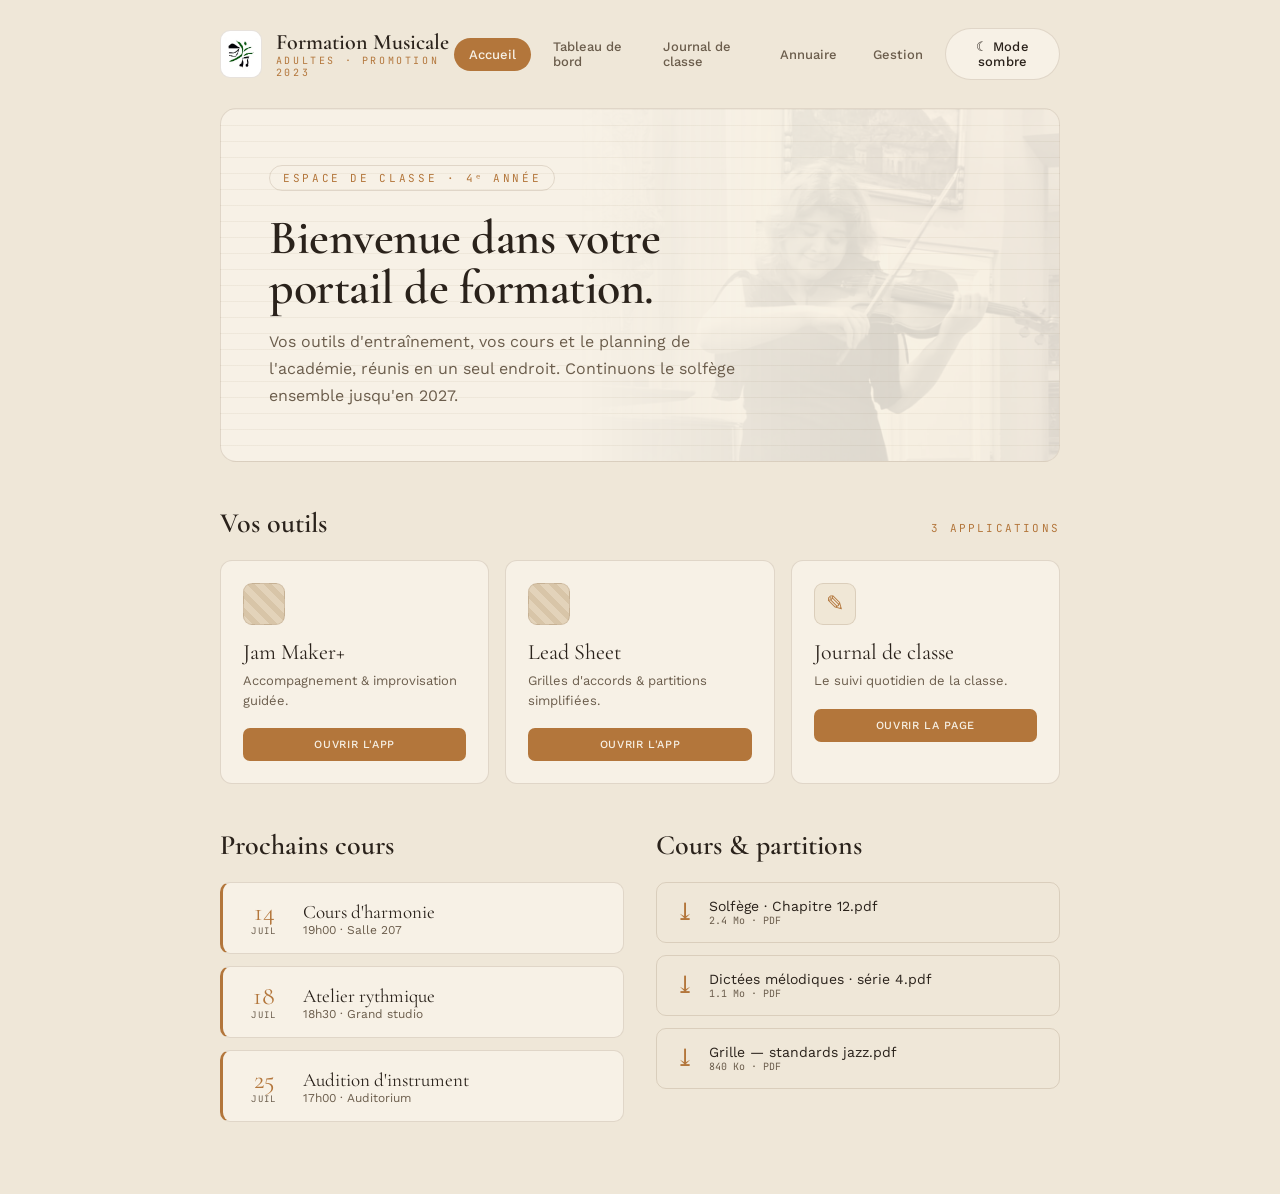
==== commit 28e8e5b1: "Phase 3 (1/2) — annuaire unifié MD/FM, invitations, gestion : pages + schéma Annuaire unifié (attrib" ====
--- a/index.html
+++ b/index.html
@@ -30,6 +30,8 @@
     <div style="font-family:'Work Sans',sans-serif; font-weight:500; font-size:13px; color:var(--accInk,#f7f1e6); background:var(--acc,#b3763b); padding:9px 15px; border-radius:999px; transition:background-color .5s ease,color .5s ease;">Accueil</div>
     <a href="tableau-de-bord.html" style="text-decoration:none; font-family:'Work Sans',sans-serif; font-weight:500; font-size:13px; color:var(--sub,#6b5d4c); padding:9px 14px; border-radius:999px; transition:color .5s ease;">Tableau de bord</a>
     <a href="journal-de-classe.html" style="text-decoration:none; font-family:'Work Sans',sans-serif; font-weight:500; font-size:13px; color:var(--sub,#6b5d4c); padding:9px 14px; border-radius:999px; transition:color .5s ease;">Journal de classe</a>
+    <a href="annuaire.html" style="text-decoration:none; font-family:'Work Sans',sans-serif; font-weight:500; font-size:13px; color:var(--sub,#6b5d4c); padding:9px 14px; border-radius:999px; transition:color .5s ease;">Annuaire</a>
+    <a href="gestion.html" style="text-decoration:none; font-family:'Work Sans',sans-serif; font-weight:500; font-size:13px; color:var(--sub,#6b5d4c); padding:9px 14px; border-radius:999px; transition:color .5s ease;">Gestion</a>
     <button id="themeToggle" onclick="toggleTheme()" style="display:flex; align-items:center; gap:9px; font-family:'Work Sans',sans-serif; font-weight:500; font-size:13px; letter-spacing:.02em; color:var(--ink,#2a221b); background:var(--panel,#f7f1e6); border:1px solid var(--line,rgba(107,74,46,.16)); border-radius:999px; padding:10px 18px; cursor:pointer; transition:background-color .5s ease,color .5s ease,border-color .5s ease;">☾&emsp;Mode sombre</button>
   </div>
 </div>
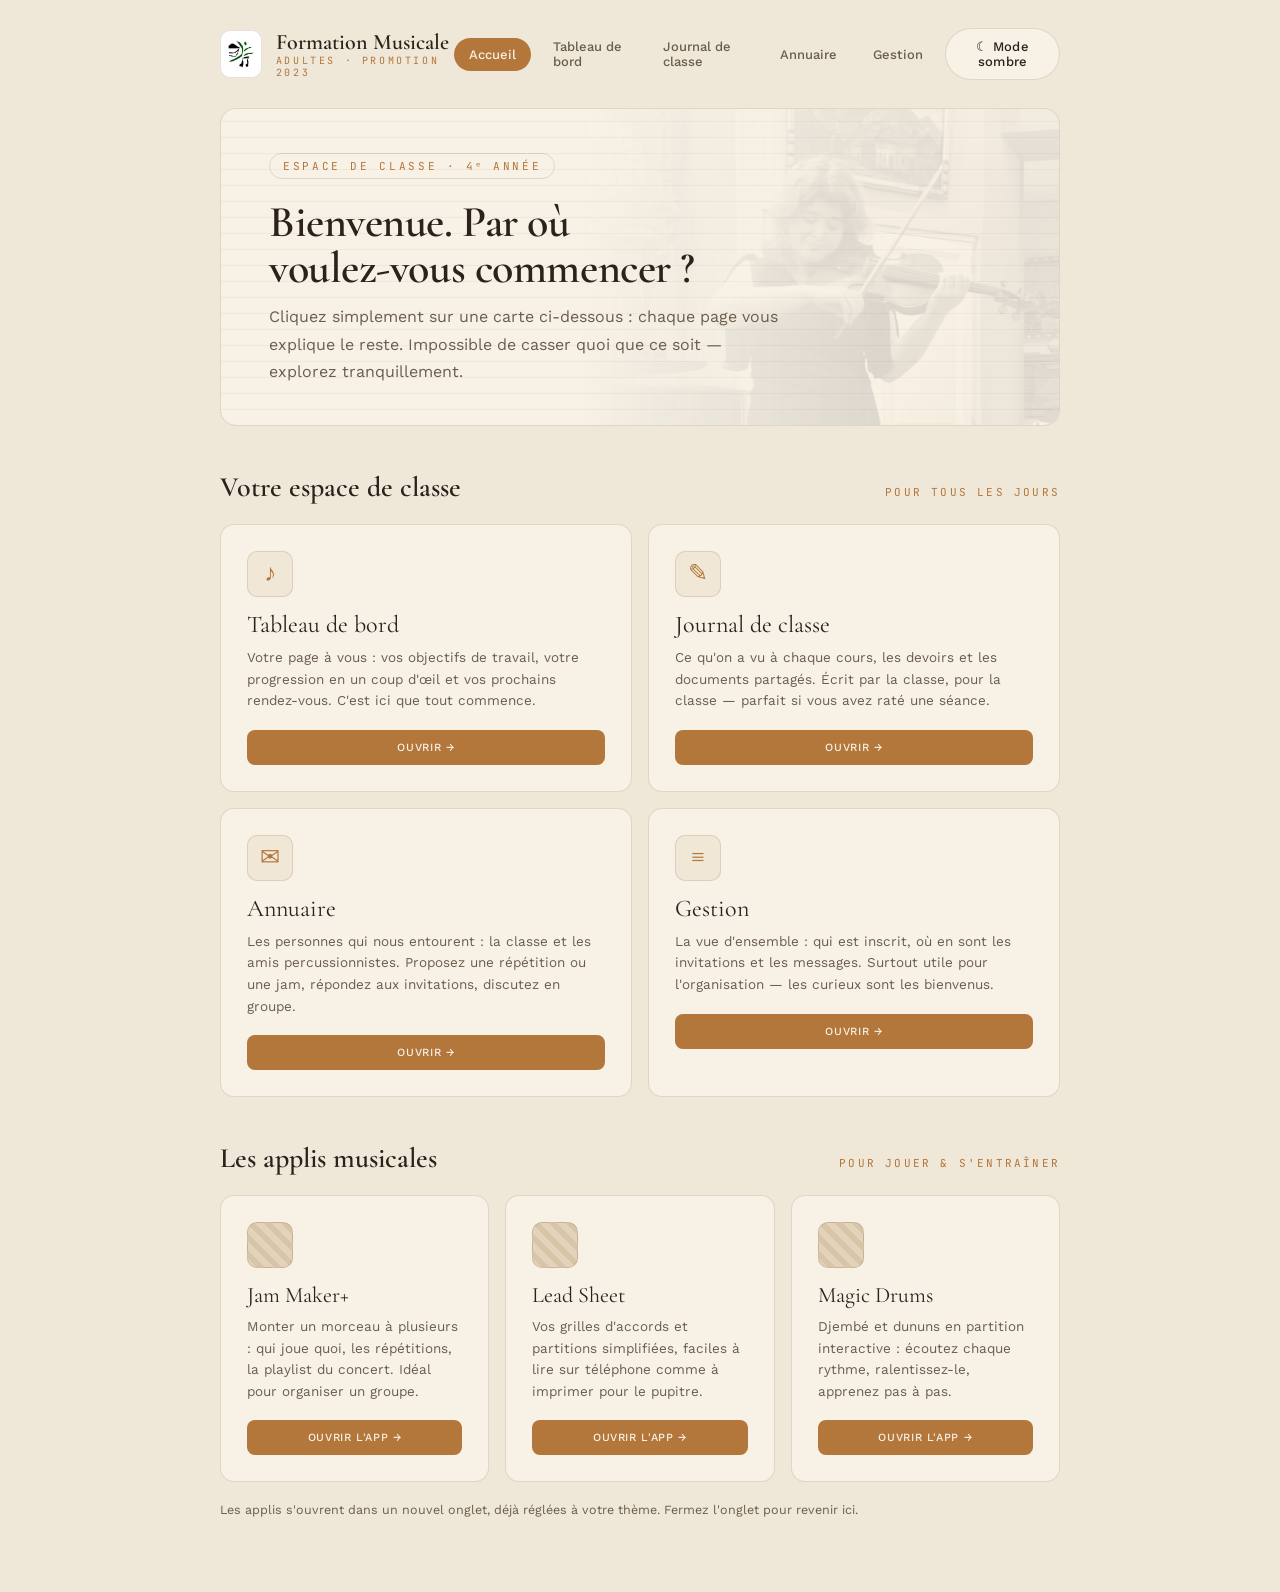
==== commit cb0695d1: "Accueil : lanceur d'applis pour novices — cartes cliquables + résumés simples" ====
--- a/index.html
+++ b/index.html
@@ -7,10 +7,15 @@
 <link rel="preconnect" href="https://fonts.googleapis.com">
 <link rel="preconnect" href="https://fonts.gstatic.com" crossorigin>
 <link href="https://fonts.googleapis.com/css2?family=Cormorant+Garamond:ital,wght@0,400;0,500;0,600;0,700;1,400;1,500&family=Work+Sans:wght@300;400;500;600&family=JetBrains+Mono:wght@400;500&display=swap" rel="stylesheet">
+<link rel="stylesheet" href="fm/responsive.css">
 <style>
   * { box-sizing: border-box; }
   body { margin: 0; }
   a { color: inherit; }
+  /* Cartes du lanceur : toute la carte est cliquable, retour visuel net */
+  .fm-card { display: block; text-decoration: none; background: var(--panel,#f7f1e6); border: 1px solid var(--line,rgba(107,74,46,.16)); border-radius: 14px; padding: 26px; transition: background-color .5s ease, border-color .25s ease, transform .18s ease, box-shadow .18s ease; }
+  .fm-card:hover { transform: translateY(-3px); border-color: var(--acc,#b3763b); box-shadow: 0 10px 26px rgba(107,74,46,.14); }
+  .fm-card:hover .fm-card-go { background: var(--acc2,#6b4a2e); }
 </style>
 </head>
 <body>
@@ -18,7 +23,7 @@
 <div id="root" style="min-height:100vh; background:var(--bg,#efe7d8); font-family:'Work Sans',sans-serif; transition:background-color .5s ease; padding-bottom:72px;">
 
 <!-- TOP BAR -->
-<div style="max-width:920px; margin:0 auto; padding:28px 40px; display:flex; align-items:center; justify-content:space-between;">
+<div class="fm-wrap fm-topbar" style="max-width:920px; margin:0 auto; padding:28px 40px; display:flex; align-items:center; justify-content:space-between;">
   <div style="display:flex; align-items:center; gap:14px;">
     <div style="width:48px; height:48px; border-radius:10px; background:#ffffff; display:flex; align-items:center; justify-content:center; overflow:hidden; border:1px solid var(--line,rgba(107,74,46,.16)); transition:border-color .5s ease;"><img src="assets/logo-academie.png" alt="Logo de l'académie" style="width:100%; height:100%; object-fit:contain; padding:3px;"></div>
     <div style="line-height:1.15;">
@@ -26,7 +31,7 @@
       <div style="font-family:'JetBrains Mono',monospace; font-size:10px; letter-spacing:.26em; color:var(--acc,#b3763b); transition:color .5s ease;">ADULTES · PROMOTION 2023</div>
     </div>
   </div>
-  <div style="display:flex; align-items:center; gap:8px;">
+  <div class="fm-nav" style="display:flex; align-items:center; gap:8px;">
     <div style="font-family:'Work Sans',sans-serif; font-weight:500; font-size:13px; color:var(--accInk,#f7f1e6); background:var(--acc,#b3763b); padding:9px 15px; border-radius:999px; transition:background-color .5s ease,color .5s ease;">Accueil</div>
     <a href="tableau-de-bord.html" style="text-decoration:none; font-family:'Work Sans',sans-serif; font-weight:500; font-size:13px; color:var(--sub,#6b5d4c); padding:9px 14px; border-radius:999px; transition:color .5s ease;">Tableau de bord</a>
     <a href="journal-de-classe.html" style="text-decoration:none; font-family:'Work Sans',sans-serif; font-weight:500; font-size:13px; color:var(--sub,#6b5d4c); padding:9px 14px; border-radius:999px; transition:color .5s ease;">Journal de classe</a>
@@ -37,91 +42,89 @@
 </div>
 
 <!-- HERO -->
-<div style="max-width:920px; margin:0 auto; padding:0 40px;">
-  <div style="position:relative; overflow:hidden; border-radius:16px; border:1px solid var(--line,rgba(107,74,46,.16)); background:repeating-linear-gradient(0deg, transparent 0 15px, var(--staff,rgba(107,74,46,.06)) 15px 16px), var(--panel,#f7f1e6); padding:56px 48px 52px; transition:background-color .5s ease,border-color .5s ease;">
+<div class="fm-wrap" style="max-width:920px; margin:0 auto; padding:0 40px;">
+  <div style="position:relative; overflow:hidden; border-radius:16px; border:1px solid var(--line,rgba(107,74,46,.16)); background:repeating-linear-gradient(0deg, transparent 0 15px, var(--staff,rgba(107,74,46,.06)) 15px 16px), var(--panel,#f7f1e6); padding:44px 48px 40px; transition:background-color .5s ease,border-color .5s ease;">
     <img src="assets/prof-violon.png" alt="" style="position:absolute; top:0; right:0; width:58%; height:100%; object-fit:cover; object-position:center 20%; opacity:.12; filter:grayscale(1) sepia(.5) contrast(.95); -webkit-mask-image:linear-gradient(90deg, transparent 0%, #000 65%); mask-image:linear-gradient(90deg, transparent 0%, #000 65%); pointer-events:none; user-select:none;">
     <div style="position:relative; z-index:1;">
       <div style="display:inline-block; font-family:'JetBrains Mono',monospace; font-size:11px; letter-spacing:.24em; color:var(--acc,#b3763b); border:1px solid var(--line,rgba(107,74,46,.16)); border-radius:999px; padding:5px 13px; transition:color .5s ease,border-color .5s ease;">ESPACE DE CLASSE · 4ᵉ ANNÉE</div>
-      <h1 style="font-family:'Cormorant Garamond',serif; font-weight:600; font-size:48px; line-height:1.05; color:var(--ink,#2a221b); margin:22px 0 14px; letter-spacing:-0.01em; transition:color .5s ease;">Bienvenue dans votre<br>portail de formation.</h1>
-      <p style="font-size:16px; line-height:1.7; color:var(--sub,#6b5d4c); max-width:500px; margin:0; transition:color .5s ease;">Vos outils d'entraînement, vos cours et le planning de l'académie, réunis en un seul endroit. Continuons le solfège ensemble jusqu'en 2027.</p>
+      <h1 style="font-family:'Cormorant Garamond',serif; font-weight:600; font-size:44px; line-height:1.05; color:var(--ink,#2a221b); margin:20px 0 12px; letter-spacing:-0.01em; transition:color .5s ease;">Bienvenue. Par où<br>voulez-vous commencer&nbsp;?</h1>
+      <p style="font-size:16px; line-height:1.7; color:var(--sub,#6b5d4c); max-width:520px; margin:0; transition:color .5s ease;">Cliquez simplement sur une carte ci-dessous : chaque page vous explique le reste. Impossible de casser quoi que ce soit — explorez tranquillement.</p>
     </div>
   </div>
 </div>
 
-<!-- OUTILS -->
-<div style="max-width:920px; margin:44px auto 0; padding:0 40px;">
+<!-- ESPACE DE CLASSE -->
+<div class="fm-wrap" style="max-width:920px; margin:44px auto 0; padding:0 40px;">
   <div style="display:flex; align-items:baseline; justify-content:space-between; margin-bottom:20px;">
-    <h2 style="font-family:'Cormorant Garamond',serif; font-weight:600; font-size:28px; color:var(--ink,#2a221b); margin:0; transition:color .5s ease;">Vos outils</h2>
-    <div style="font-family:'JetBrains Mono',monospace; font-size:11px; letter-spacing:.2em; color:var(--acc,#b3763b); transition:color .5s ease;">3 APPLICATIONS</div>
+    <h2 style="font-family:'Cormorant Garamond',serif; font-weight:600; font-size:28px; color:var(--ink,#2a221b); margin:0; transition:color .5s ease;">Votre espace de classe</h2>
+    <div style="font-family:'JetBrains Mono',monospace; font-size:11px; letter-spacing:.2em; color:var(--acc,#b3763b); transition:color .5s ease;">POUR TOUS LES JOURS</div>
   </div>
-  <div style="display:grid; grid-template-columns:repeat(3,1fr); gap:16px;">
+  <div class="fm-grid2" style="display:grid; grid-template-columns:1fr 1fr; gap:16px;">
 
-    <div style="background:var(--panel,#f7f1e6); border:1px solid var(--line,rgba(107,74,46,.16)); border-radius:12px; padding:22px; transition:background-color .5s ease,border-color .5s ease;">
-      <div style="height:42px; width:42px; border-radius:9px; background:repeating-linear-gradient(45deg,var(--chipA,#e3d3ba),var(--chipA,#e3d3ba) 6px,var(--chipB,#d8c5a8) 6px,var(--chipB,#d8c5a8) 12px); border:1px solid var(--line,rgba(107,74,46,.16)); margin-bottom:16px; transition:border-color .5s ease;"></div>
-      <div style="font-family:'Cormorant Garamond',serif; font-size:22px; color:var(--ink,#2a221b); line-height:1; transition:color .5s ease;">Jam Maker+</div>
-      <div style="font-size:13px; color:var(--sub,#6b5d4c); margin:8px 0 18px; line-height:1.5; transition:color .5s ease;">Accompagnement &amp; improvisation guidée.</div>
-      <a data-app="jam" href="/jam-maker-plus/?theme=clair" target="_blank" rel="noopener" style="display:block; text-decoration:none; font-family:'Work Sans',sans-serif; font-weight:500; letter-spacing:.06em; text-transform:uppercase; font-size:11px; color:var(--accInk,#f7f1e6); background:var(--acc,#b3763b); text-align:center; padding:10px; border-radius:7px; cursor:pointer; transition:background-color .5s ease,color .5s ease;">Ouvrir l'app</a>
-    </div>
+    <a class="fm-card" href="tableau-de-bord.html">
+      <div style="height:46px; width:46px; border-radius:10px; background:var(--panel2,#f0e7d6); border:1px solid var(--line,rgba(107,74,46,.16)); margin-bottom:16px; display:flex; align-items:center; justify-content:center; color:var(--acc,#b3763b); font-family:'Cormorant Garamond',serif; font-size:24px;">♪</div>
+      <div style="font-family:'Cormorant Garamond',serif; font-size:24px; color:var(--ink,#2a221b); line-height:1; transition:color .5s ease;">Tableau de bord</div>
+      <div style="font-size:13.5px; color:var(--sub,#6b5d4c); margin:10px 0 18px; line-height:1.6; transition:color .5s ease;">Votre page à vous : vos objectifs de travail, votre progression en un coup d'œil et vos prochains rendez-vous. C'est ici que tout commence.</div>
+      <div class="fm-card-go" style="font-family:'Work Sans',sans-serif; font-weight:500; letter-spacing:.06em; text-transform:uppercase; font-size:11px; color:var(--accInk,#f7f1e6); background:var(--acc,#b3763b); text-align:center; padding:11px; border-radius:8px; transition:background-color .3s ease;">Ouvrir →</div>
+    </a>
 
-    <div style="background:var(--panel,#f7f1e6); border:1px solid var(--line,rgba(107,74,46,.16)); border-radius:12px; padding:22px; transition:background-color .5s ease,border-color .5s ease;">
-      <div style="height:42px; width:42px; border-radius:9px; background:repeating-linear-gradient(45deg,var(--chipA,#e3d3ba),var(--chipA,#e3d3ba) 6px,var(--chipB,#d8c5a8) 6px,var(--chipB,#d8c5a8) 12px); border:1px solid var(--line,rgba(107,74,46,.16)); margin-bottom:16px; transition:border-color .5s ease;"></div>
-      <div style="font-family:'Cormorant Garamond',serif; font-size:22px; color:var(--ink,#2a221b); line-height:1; transition:color .5s ease;">Lead Sheet</div>
-      <div style="font-size:13px; color:var(--sub,#6b5d4c); margin:8px 0 18px; line-height:1.5; transition:color .5s ease;">Grilles d'accords &amp; partitions simplifiées.</div>
-      <a data-app="lead" href="/leadsheetproject/?theme=clair" target="_blank" rel="noopener" style="display:block; text-decoration:none; font-family:'Work Sans',sans-serif; font-weight:500; letter-spacing:.06em; text-transform:uppercase; font-size:11px; color:var(--accInk,#f7f1e6); background:var(--acc,#b3763b); text-align:center; padding:10px; border-radius:7px; cursor:pointer; transition:background-color .5s ease,color .5s ease;">Ouvrir l'app</a>
-    </div>
+    <a class="fm-card" href="journal-de-classe.html">
+      <div style="height:46px; width:46px; border-radius:10px; background:var(--panel2,#f0e7d6); border:1px solid var(--line,rgba(107,74,46,.16)); margin-bottom:16px; display:flex; align-items:center; justify-content:center; color:var(--acc,#b3763b); font-family:'Cormorant Garamond',serif; font-size:24px;">✎</div>
+      <div style="font-family:'Cormorant Garamond',serif; font-size:24px; color:var(--ink,#2a221b); line-height:1; transition:color .5s ease;">Journal de classe</div>
+      <div style="font-size:13.5px; color:var(--sub,#6b5d4c); margin:10px 0 18px; line-height:1.6; transition:color .5s ease;">Ce qu'on a vu à chaque cours, les devoirs et les documents partagés. Écrit par la classe, pour la classe — parfait si vous avez raté une séance.</div>
+      <div class="fm-card-go" style="font-family:'Work Sans',sans-serif; font-weight:500; letter-spacing:.06em; text-transform:uppercase; font-size:11px; color:var(--accInk,#f7f1e6); background:var(--acc,#b3763b); text-align:center; padding:11px; border-radius:8px; transition:background-color .3s ease;">Ouvrir →</div>
+    </a>
 
-    <a href="journal-de-classe.html" style="text-decoration:none; background:var(--panel,#f7f1e6); border:1px solid var(--line,rgba(107,74,46,.16)); border-radius:12px; padding:22px; display:block; transition:background-color .5s ease,border-color .5s ease;">
-      <div style="height:42px; width:42px; border-radius:9px; background:var(--panel2,#f0e7d6); border:1px solid var(--line,rgba(107,74,46,.16)); margin-bottom:16px; display:flex; align-items:center; justify-content:center; color:var(--acc,#b3763b); font-family:'Cormorant Garamond',serif; font-size:22px; transition:border-color .5s ease,color .5s ease;">✎</div>
-      <div style="font-family:'Cormorant Garamond',serif; font-size:22px; color:var(--ink,#2a221b); line-height:1; transition:color .5s ease;">Journal de classe</div>
-      <div style="font-size:13px; color:var(--sub,#6b5d4c); margin:8px 0 18px; line-height:1.5; transition:color .5s ease;">Le suivi quotidien de la classe.</div>
-      <div style="font-family:'Work Sans',sans-serif; font-weight:500; letter-spacing:.06em; text-transform:uppercase; font-size:11px; color:var(--accInk,#f7f1e6); background:var(--acc,#b3763b); text-align:center; padding:10px; border-radius:7px; transition:background-color .5s ease,color .5s ease;">Ouvrir la page</div>
+    <a class="fm-card" href="annuaire.html">
+      <div style="height:46px; width:46px; border-radius:10px; background:var(--panel2,#f0e7d6); border:1px solid var(--line,rgba(107,74,46,.16)); margin-bottom:16px; display:flex; align-items:center; justify-content:center; color:var(--acc,#b3763b); font-family:'Cormorant Garamond',serif; font-size:24px;">✉</div>
+      <div style="font-family:'Cormorant Garamond',serif; font-size:24px; color:var(--ink,#2a221b); line-height:1; transition:color .5s ease;">Annuaire</div>
+      <div style="font-size:13.5px; color:var(--sub,#6b5d4c); margin:10px 0 18px; line-height:1.6; transition:color .5s ease;">Les personnes qui nous entourent : la classe et les amis percussionnistes. Proposez une répétition ou une jam, répondez aux invitations, discutez en groupe.</div>
+      <div class="fm-card-go" style="font-family:'Work Sans',sans-serif; font-weight:500; letter-spacing:.06em; text-transform:uppercase; font-size:11px; color:var(--accInk,#f7f1e6); background:var(--acc,#b3763b); text-align:center; padding:11px; border-radius:8px; transition:background-color .3s ease;">Ouvrir →</div>
+    </a>
+
+    <a class="fm-card" href="gestion.html">
+      <div style="height:46px; width:46px; border-radius:10px; background:var(--panel2,#f0e7d6); border:1px solid var(--line,rgba(107,74,46,.16)); margin-bottom:16px; display:flex; align-items:center; justify-content:center; color:var(--acc,#b3763b); font-family:'Cormorant Garamond',serif; font-size:24px;">≡</div>
+      <div style="font-family:'Cormorant Garamond',serif; font-size:24px; color:var(--ink,#2a221b); line-height:1; transition:color .5s ease;">Gestion</div>
+      <div style="font-size:13.5px; color:var(--sub,#6b5d4c); margin:10px 0 18px; line-height:1.6; transition:color .5s ease;">La vue d'ensemble : qui est inscrit, où en sont les invitations et les messages. Surtout utile pour l'organisation — les curieux sont les bienvenus.</div>
+      <div class="fm-card-go" style="font-family:'Work Sans',sans-serif; font-weight:500; letter-spacing:.06em; text-transform:uppercase; font-size:11px; color:var(--accInk,#f7f1e6); background:var(--acc,#b3763b); text-align:center; padding:11px; border-radius:8px; transition:background-color .3s ease;">Ouvrir →</div>
     </a>
 
   </div>
 </div>
 
-<!-- DEUX COLONNES : PLANNING + TELECHARGEMENTS -->
-<div style="max-width:920px; margin:44px auto 0; padding:0 40px; display:grid; grid-template-columns:1fr 1fr; gap:32px;">
+<!-- APPLIS MUSICALES -->
+<div class="fm-wrap" style="max-width:920px; margin:44px auto 0; padding:0 40px;">
+  <div style="display:flex; align-items:baseline; justify-content:space-between; margin-bottom:20px;">
+    <h2 style="font-family:'Cormorant Garamond',serif; font-weight:600; font-size:28px; color:var(--ink,#2a221b); margin:0; transition:color .5s ease;">Les applis musicales</h2>
+    <div style="font-family:'JetBrains Mono',monospace; font-size:11px; letter-spacing:.2em; color:var(--acc,#b3763b); transition:color .5s ease;">POUR JOUER &amp; S'ENTRAÎNER</div>
+  </div>
+  <div class="fm-grid3" style="display:grid; grid-template-columns:repeat(3,1fr); gap:16px;">
 
-  <div>
-    <h2 style="font-family:'Cormorant Garamond',serif; font-weight:600; font-size:28px; color:var(--ink,#2a221b); margin:0 0 20px; transition:color .5s ease;">Prochains cours</h2>
+    <a class="fm-card" data-app="jam" href="/jam-maker-plus/?theme=clair" target="_blank" rel="noopener">
+      <div style="height:46px; width:46px; border-radius:10px; background:repeating-linear-gradient(45deg,var(--chipA,#e3d3ba),var(--chipA,#e3d3ba) 6px,var(--chipB,#d8c5a8) 6px,var(--chipB,#d8c5a8) 12px); border:1px solid var(--line,rgba(107,74,46,.16)); margin-bottom:16px;"></div>
+      <div style="font-family:'Cormorant Garamond',serif; font-size:22px; color:var(--ink,#2a221b); line-height:1; transition:color .5s ease;">Jam Maker+</div>
+      <div style="font-size:13.5px; color:var(--sub,#6b5d4c); margin:10px 0 18px; line-height:1.6; transition:color .5s ease;">Monter un morceau à plusieurs : qui joue quoi, les répétitions, la playlist du concert. Idéal pour organiser un groupe.</div>
+      <div class="fm-card-go" style="font-family:'Work Sans',sans-serif; font-weight:500; letter-spacing:.06em; text-transform:uppercase; font-size:11px; color:var(--accInk,#f7f1e6); background:var(--acc,#b3763b); text-align:center; padding:11px; border-radius:8px; transition:background-color .3s ease;">Ouvrir l'app →</div>
+    </a>
 
-    <div style="display:flex; align-items:center; gap:16px; background:var(--panel,#f7f1e6); border:1px solid var(--line,rgba(107,74,46,.16)); border-left:3px solid var(--acc,#b3763b); border-radius:10px; padding:16px 18px; margin-bottom:12px; transition:background-color .5s ease,border-color .5s ease;">
-      <div style="text-align:center; min-width:46px;"><div style="font-family:'Cormorant Garamond',serif; font-size:26px; color:var(--acc,#b3763b); line-height:1; transition:color .5s ease;">14</div><div style="font-family:'JetBrains Mono',monospace; font-size:9px; letter-spacing:.15em; color:var(--sub,#6b5d4c);">JUIL</div></div>
-      <div style="flex:1;"><div style="font-family:'Cormorant Garamond',serif; font-size:19px; color:var(--ink,#2a221b); transition:color .5s ease;">Cours d'harmonie</div><div style="font-size:12px; color:var(--sub,#6b5d4c); transition:color .5s ease;">19h00 · Salle 207</div></div>
-    </div>
+    <a class="fm-card" data-app="lead" href="/leadsheetproject/?theme=clair" target="_blank" rel="noopener">
+      <div style="height:46px; width:46px; border-radius:10px; background:repeating-linear-gradient(45deg,var(--chipA,#e3d3ba),var(--chipA,#e3d3ba) 6px,var(--chipB,#d8c5a8) 6px,var(--chipB,#d8c5a8) 12px); border:1px solid var(--line,rgba(107,74,46,.16)); margin-bottom:16px;"></div>
+      <div style="font-family:'Cormorant Garamond',serif; font-size:22px; color:var(--ink,#2a221b); line-height:1; transition:color .5s ease;">Lead Sheet</div>
+      <div style="font-size:13.5px; color:var(--sub,#6b5d4c); margin:10px 0 18px; line-height:1.6; transition:color .5s ease;">Vos grilles d'accords et partitions simplifiées, faciles à lire sur téléphone comme à imprimer pour le pupitre.</div>
+      <div class="fm-card-go" style="font-family:'Work Sans',sans-serif; font-weight:500; letter-spacing:.06em; text-transform:uppercase; font-size:11px; color:var(--accInk,#f7f1e6); background:var(--acc,#b3763b); text-align:center; padding:11px; border-radius:8px; transition:background-color .3s ease;">Ouvrir l'app →</div>
+    </a>
 
-    <div style="display:flex; align-items:center; gap:16px; background:var(--panel,#f7f1e6); border:1px solid var(--line,rgba(107,74,46,.16)); border-left:3px solid var(--acc,#b3763b); border-radius:10px; padding:16px 18px; margin-bottom:12px; transition:background-color .5s ease,border-color .5s ease;">
-      <div style="text-align:center; min-width:46px;"><div style="font-family:'Cormorant Garamond',serif; font-size:26px; color:var(--acc,#b3763b); line-height:1; transition:color .5s ease;">18</div><div style="font-family:'JetBrains Mono',monospace; font-size:9px; letter-spacing:.15em; color:var(--sub,#6b5d4c);">JUIL</div></div>
-      <div style="flex:1;"><div style="font-family:'Cormorant Garamond',serif; font-size:19px; color:var(--ink,#2a221b); transition:color .5s ease;">Atelier rythmique</div><div style="font-size:12px; color:var(--sub,#6b5d4c); transition:color .5s ease;">18h30 · Grand studio</div></div>
-    </div>
+    <a class="fm-card" data-app="magic" href="/magic-drums/?theme=clair" target="_blank" rel="noopener">
+      <div style="height:46px; width:46px; border-radius:10px; background:repeating-linear-gradient(45deg,var(--chipA,#e3d3ba),var(--chipA,#e3d3ba) 6px,var(--chipB,#d8c5a8) 6px,var(--chipB,#d8c5a8) 12px); border:1px solid var(--line,rgba(107,74,46,.16)); margin-bottom:16px;"></div>
+      <div style="font-family:'Cormorant Garamond',serif; font-size:22px; color:var(--ink,#2a221b); line-height:1; transition:color .5s ease;">Magic Drums</div>
+      <div style="font-size:13.5px; color:var(--sub,#6b5d4c); margin:10px 0 18px; line-height:1.6; transition:color .5s ease;">Djembé et dununs en partition interactive : écoutez chaque rythme, ralentissez-le, apprenez pas à pas.</div>
+      <div class="fm-card-go" style="font-family:'Work Sans',sans-serif; font-weight:500; letter-spacing:.06em; text-transform:uppercase; font-size:11px; color:var(--accInk,#f7f1e6); background:var(--acc,#b3763b); text-align:center; padding:11px; border-radius:8px; transition:background-color .3s ease;">Ouvrir l'app →</div>
+    </a>
 
-    <div style="display:flex; align-items:center; gap:16px; background:var(--panel,#f7f1e6); border:1px solid var(--line,rgba(107,74,46,.16)); border-left:3px solid var(--acc,#b3763b); border-radius:10px; padding:16px 18px; transition:background-color .5s ease,border-color .5s ease;">
-      <div style="text-align:center; min-width:46px;"><div style="font-family:'Cormorant Garamond',serif; font-size:26px; color:var(--acc,#b3763b); line-height:1; transition:color .5s ease;">25</div><div style="font-family:'JetBrains Mono',monospace; font-size:9px; letter-spacing:.15em; color:var(--sub,#6b5d4c);">JUIL</div></div>
-      <div style="flex:1;"><div style="font-family:'Cormorant Garamond',serif; font-size:19px; color:var(--ink,#2a221b); transition:color .5s ease;">Audition d'instrument</div><div style="font-size:12px; color:var(--sub,#6b5d4c); transition:color .5s ease;">17h00 · Auditorium</div></div>
-    </div>
   </div>
+  <p style="font-size:12.5px; color:var(--sub,#6b5d4c); margin:18px 0 0; line-height:1.6;">Les applis s'ouvrent dans un nouvel onglet, déjà réglées à votre thème. Fermez l'onglet pour revenir ici.</p>
+</div>
 
-  <div>
-    <h2 style="font-family:'Cormorant Garamond',serif; font-weight:600; font-size:28px; color:var(--ink,#2a221b); margin:0 0 20px; transition:color .5s ease;">Cours &amp; partitions</h2>
-
-    <div style="display:flex; align-items:center; gap:14px; padding:15px 18px; border:1px solid var(--line,rgba(107,74,46,.16)); border-radius:10px; margin-bottom:12px; transition:border-color .5s ease;">
-      <div style="font-family:'Cormorant Garamond',serif; font-size:24px; color:var(--acc,#b3763b); transition:color .5s ease;">⤓</div>
-      <div style="flex:1;"><div style="font-size:14px; color:var(--ink,#2a221b); transition:color .5s ease;">Solfège · Chapitre 12.pdf</div><div style="font-family:'JetBrains Mono',monospace; font-size:10px; color:var(--sub,#6b5d4c);">2.4 Mo · PDF</div></div>
-    </div>
-
-    <div style="display:flex; align-items:center; gap:14px; padding:15px 18px; border:1px solid var(--line,rgba(107,74,46,.16)); border-radius:10px; margin-bottom:12px; transition:border-color .5s ease;">
-      <div style="font-family:'Cormorant Garamond',serif; font-size:24px; color:var(--acc,#b3763b); transition:color .5s ease;">⤓</div>
-      <div style="flex:1;"><div style="font-size:14px; color:var(--ink,#2a221b); transition:color .5s ease;">Dictées mélodiques · série 4.pdf</div><div style="font-family:'JetBrains Mono',monospace; font-size:10px; color:var(--sub,#6b5d4c);">1.1 Mo · PDF</div></div>
-    </div>
-
-    <div style="display:flex; align-items:center; gap:14px; padding:15px 18px; border:1px solid var(--line,rgba(107,74,46,.16)); border-radius:10px; transition:border-color .5s ease;">
-      <div style="font-family:'Cormorant Garamond',serif; font-size:24px; color:var(--acc,#b3763b); transition:color .5s ease;">⤓</div>
-      <div style="flex:1;"><div style="font-size:14px; color:var(--ink,#2a221b); transition:color .5s ease;">Grille — standards jazz.pdf</div><div style="font-family:'JetBrains Mono',monospace; font-size:10px; color:var(--sub,#6b5d4c);">840 Ko · PDF</div></div>
-    </div>
-  </div>
-
-</div>
 </div>
 
 <script src="fm/theme.js"></script>
--- a/fm/responsive.css
+++ b/fm/responsive.css
@@ -0,0 +1,34 @@
+/* =============================================================
+   PORTAIL FM — Adaptations mobiles (media queries)
+   Le rendu bureau reste strictement inchangé : ces règles ne
+   s'appliquent que sous 760 px de large. Les pages posent des
+   classes structurelles (fm-wrap, fm-topbar, fm-nav, fm-grid2,
+   fm-grid3) ; le !important sert à surclasser les styles inline.
+   ============================================================= */
+
+@media (max-width: 760px) {
+  /* Marges latérales réduites */
+  .fm-wrap { padding-left: 18px !important; padding-right: 18px !important; }
+
+  /* Barre du haut : logo + nav passent en deux lignes */
+  .fm-topbar { flex-wrap: wrap !important; row-gap: 12px !important; }
+
+  /* Pilules de navigation : retour à la ligne */
+  .fm-nav { flex-wrap: wrap !important; row-gap: 8px !important; }
+  .fm-nav a, .fm-nav > div { padding: 8px 12px !important; }
+
+  /* Toutes les grilles passent en une colonne */
+  .fm-grid2, .fm-grid3 { grid-template-columns: 1fr !important; gap: 16px !important; }
+
+  /* Titres plus compacts */
+  h1 { font-size: 32px !important; }
+  h2 { font-size: 24px !important; }
+
+  /* Champs de formulaire : ne pas déborder */
+  .fm-wrap input, .fm-wrap select { min-width: 0 !important; }
+}
+
+@media (max-width: 420px) {
+  h1 { font-size: 27px !important; }
+  .fm-wrap { padding-left: 14px !important; padding-right: 14px !important; }
+}
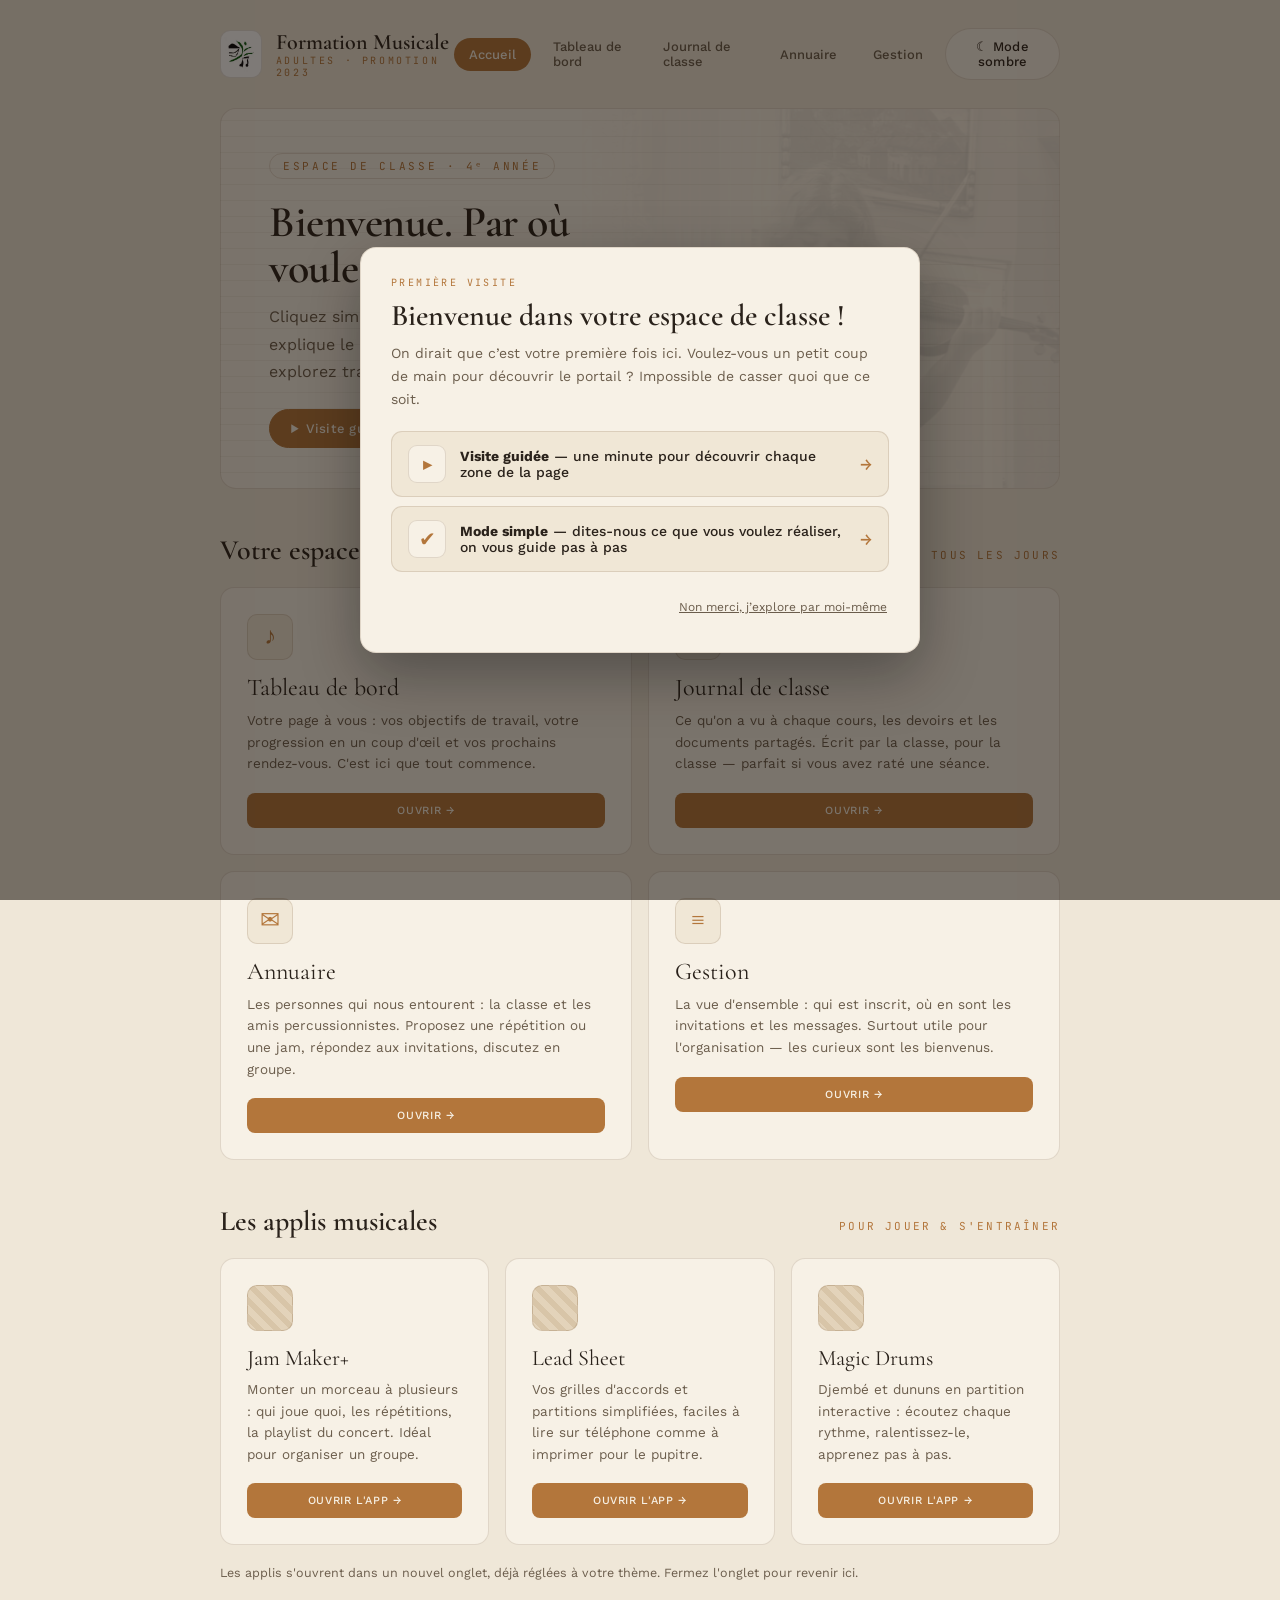
==== commit dfbebabe: "Ajoute le tutoriel interactif et le mode simple à l'accueil - Visite guidée : projecteur étape par é" ====
--- a/index.html
+++ b/index.html
@@ -16,6 +16,13 @@
   .fm-card { display: block; text-decoration: none; background: var(--panel,#f7f1e6); border: 1px solid var(--line,rgba(107,74,46,.16)); border-radius: 14px; padding: 26px; transition: background-color .5s ease, border-color .25s ease, transform .18s ease, box-shadow .18s ease; }
   .fm-card:hover { transform: translateY(-3px); border-color: var(--acc,#b3763b); box-shadow: 0 10px 26px rgba(107,74,46,.14); }
   .fm-card:hover .fm-card-go { background: var(--acc2,#6b4a2e); }
+  /* Boutons d'aide du hero : visite guidée + mode simple */
+  .fm-hero-btn { font-family:'Work Sans',sans-serif; font-weight:500; font-size:13px; letter-spacing:.02em; border-radius:999px; padding:11px 20px; cursor:pointer; transition:background-color .25s ease, color .25s ease, border-color .25s ease, transform .15s ease; }
+  .fm-hero-btn:hover { transform: translateY(-2px); }
+  .fm-hero-btn-prim { background: var(--acc,#b3763b); color: var(--accInk,#f7f1e6); border: 1px solid var(--acc,#b3763b); }
+  .fm-hero-btn-prim:hover { background: var(--acc2,#6b4a2e); border-color: var(--acc2,#6b4a2e); }
+  .fm-hero-btn-sec { background: var(--panel,#f7f1e6); color: var(--ink,#2a221b); border: 1px solid var(--line,rgba(107,74,46,.16)); }
+  .fm-hero-btn-sec:hover { border-color: var(--acc,#b3763b); }
 </style>
 </head>
 <body>
@@ -31,13 +38,13 @@
       <div style="font-family:'JetBrains Mono',monospace; font-size:10px; letter-spacing:.26em; color:var(--acc,#b3763b); transition:color .5s ease;">ADULTES · PROMOTION 2023</div>
     </div>
   </div>
-  <div class="fm-nav" style="display:flex; align-items:center; gap:8px;">
+  <div class="fm-nav" data-tuto="nav" style="display:flex; align-items:center; gap:8px;">
     <div style="font-family:'Work Sans',sans-serif; font-weight:500; font-size:13px; color:var(--accInk,#f7f1e6); background:var(--acc,#b3763b); padding:9px 15px; border-radius:999px; transition:background-color .5s ease,color .5s ease;">Accueil</div>
     <a href="tableau-de-bord.html" style="text-decoration:none; font-family:'Work Sans',sans-serif; font-weight:500; font-size:13px; color:var(--sub,#6b5d4c); padding:9px 14px; border-radius:999px; transition:color .5s ease;">Tableau de bord</a>
     <a href="journal-de-classe.html" style="text-decoration:none; font-family:'Work Sans',sans-serif; font-weight:500; font-size:13px; color:var(--sub,#6b5d4c); padding:9px 14px; border-radius:999px; transition:color .5s ease;">Journal de classe</a>
     <a href="annuaire.html" style="text-decoration:none; font-family:'Work Sans',sans-serif; font-weight:500; font-size:13px; color:var(--sub,#6b5d4c); padding:9px 14px; border-radius:999px; transition:color .5s ease;">Annuaire</a>
     <a href="gestion.html" style="text-decoration:none; font-family:'Work Sans',sans-serif; font-weight:500; font-size:13px; color:var(--sub,#6b5d4c); padding:9px 14px; border-radius:999px; transition:color .5s ease;">Gestion</a>
-    <button id="themeToggle" onclick="toggleTheme()" style="display:flex; align-items:center; gap:9px; font-family:'Work Sans',sans-serif; font-weight:500; font-size:13px; letter-spacing:.02em; color:var(--ink,#2a221b); background:var(--panel,#f7f1e6); border:1px solid var(--line,rgba(107,74,46,.16)); border-radius:999px; padding:10px 18px; cursor:pointer; transition:background-color .5s ease,color .5s ease,border-color .5s ease;">☾&emsp;Mode sombre</button>
+    <button id="themeToggle" data-tuto="theme" onclick="toggleTheme()" style="display:flex; align-items:center; gap:9px; font-family:'Work Sans',sans-serif; font-weight:500; font-size:13px; letter-spacing:.02em; color:var(--ink,#2a221b); background:var(--panel,#f7f1e6); border:1px solid var(--line,rgba(107,74,46,.16)); border-radius:999px; padding:10px 18px; cursor:pointer; transition:background-color .5s ease,color .5s ease,border-color .5s ease;">☾&emsp;Mode sombre</button>
   </div>
 </div>
 
@@ -49,6 +56,10 @@
       <div style="display:inline-block; font-family:'JetBrains Mono',monospace; font-size:11px; letter-spacing:.24em; color:var(--acc,#b3763b); border:1px solid var(--line,rgba(107,74,46,.16)); border-radius:999px; padding:5px 13px; transition:color .5s ease,border-color .5s ease;">ESPACE DE CLASSE · 4ᵉ ANNÉE</div>
       <h1 style="font-family:'Cormorant Garamond',serif; font-weight:600; font-size:44px; line-height:1.05; color:var(--ink,#2a221b); margin:20px 0 12px; letter-spacing:-0.01em; transition:color .5s ease;">Bienvenue. Par où<br>voulez-vous commencer&nbsp;?</h1>
       <p style="font-size:16px; line-height:1.7; color:var(--sub,#6b5d4c); max-width:520px; margin:0; transition:color .5s ease;">Cliquez simplement sur une carte ci-dessous : chaque page vous explique le reste. Impossible de casser quoi que ce soit — explorez tranquillement.</p>
+      <div class="fm-hero-actions" style="display:flex; flex-wrap:wrap; gap:10px; margin-top:24px;">
+        <button id="tutoVisite" class="fm-hero-btn fm-hero-btn-prim" title="Découvrir la page zone par zone">▶&ensp;Visite guidée</button>
+        <button id="tutoModeSimple" data-tuto="mode-simple" class="fm-hero-btn fm-hero-btn-sec" title="Mode simple pour les novices, étape par étape">✔&ensp;Que voulez-vous réaliser&nbsp;?</button>
+      </div>
     </div>
   </div>
 </div>
@@ -61,28 +72,28 @@
   </div>
   <div class="fm-grid2" style="display:grid; grid-template-columns:1fr 1fr; gap:16px;">
 
-    <a class="fm-card" href="tableau-de-bord.html">
+    <a class="fm-card" data-tuto="carte-tdb" href="tableau-de-bord.html">
       <div style="height:46px; width:46px; border-radius:10px; background:var(--panel2,#f0e7d6); border:1px solid var(--line,rgba(107,74,46,.16)); margin-bottom:16px; display:flex; align-items:center; justify-content:center; color:var(--acc,#b3763b); font-family:'Cormorant Garamond',serif; font-size:24px;">♪</div>
       <div style="font-family:'Cormorant Garamond',serif; font-size:24px; color:var(--ink,#2a221b); line-height:1; transition:color .5s ease;">Tableau de bord</div>
       <div style="font-size:13.5px; color:var(--sub,#6b5d4c); margin:10px 0 18px; line-height:1.6; transition:color .5s ease;">Votre page à vous : vos objectifs de travail, votre progression en un coup d'œil et vos prochains rendez-vous. C'est ici que tout commence.</div>
       <div class="fm-card-go" style="font-family:'Work Sans',sans-serif; font-weight:500; letter-spacing:.06em; text-transform:uppercase; font-size:11px; color:var(--accInk,#f7f1e6); background:var(--acc,#b3763b); text-align:center; padding:11px; border-radius:8px; transition:background-color .3s ease;">Ouvrir →</div>
     </a>
 
-    <a class="fm-card" href="journal-de-classe.html">
+    <a class="fm-card" data-tuto="carte-journal" href="journal-de-classe.html">
       <div style="height:46px; width:46px; border-radius:10px; background:var(--panel2,#f0e7d6); border:1px solid var(--line,rgba(107,74,46,.16)); margin-bottom:16px; display:flex; align-items:center; justify-content:center; color:var(--acc,#b3763b); font-family:'Cormorant Garamond',serif; font-size:24px;">✎</div>
       <div style="font-family:'Cormorant Garamond',serif; font-size:24px; color:var(--ink,#2a221b); line-height:1; transition:color .5s ease;">Journal de classe</div>
       <div style="font-size:13.5px; color:var(--sub,#6b5d4c); margin:10px 0 18px; line-height:1.6; transition:color .5s ease;">Ce qu'on a vu à chaque cours, les devoirs et les documents partagés. Écrit par la classe, pour la classe — parfait si vous avez raté une séance.</div>
       <div class="fm-card-go" style="font-family:'Work Sans',sans-serif; font-weight:500; letter-spacing:.06em; text-transform:uppercase; font-size:11px; color:var(--accInk,#f7f1e6); background:var(--acc,#b3763b); text-align:center; padding:11px; border-radius:8px; transition:background-color .3s ease;">Ouvrir →</div>
     </a>
 
-    <a class="fm-card" href="annuaire.html">
+    <a class="fm-card" data-tuto="carte-annuaire" href="annuaire.html">
       <div style="height:46px; width:46px; border-radius:10px; background:var(--panel2,#f0e7d6); border:1px solid var(--line,rgba(107,74,46,.16)); margin-bottom:16px; display:flex; align-items:center; justify-content:center; color:var(--acc,#b3763b); font-family:'Cormorant Garamond',serif; font-size:24px;">✉</div>
       <div style="font-family:'Cormorant Garamond',serif; font-size:24px; color:var(--ink,#2a221b); line-height:1; transition:color .5s ease;">Annuaire</div>
       <div style="font-size:13.5px; color:var(--sub,#6b5d4c); margin:10px 0 18px; line-height:1.6; transition:color .5s ease;">Les personnes qui nous entourent : la classe et les amis percussionnistes. Proposez une répétition ou une jam, répondez aux invitations, discutez en groupe.</div>
       <div class="fm-card-go" style="font-family:'Work Sans',sans-serif; font-weight:500; letter-spacing:.06em; text-transform:uppercase; font-size:11px; color:var(--accInk,#f7f1e6); background:var(--acc,#b3763b); text-align:center; padding:11px; border-radius:8px; transition:background-color .3s ease;">Ouvrir →</div>
     </a>
 
-    <a class="fm-card" href="gestion.html">
+    <a class="fm-card" data-tuto="carte-gestion" href="gestion.html">
       <div style="height:46px; width:46px; border-radius:10px; background:var(--panel2,#f0e7d6); border:1px solid var(--line,rgba(107,74,46,.16)); margin-bottom:16px; display:flex; align-items:center; justify-content:center; color:var(--acc,#b3763b); font-family:'Cormorant Garamond',serif; font-size:24px;">≡</div>
       <div style="font-family:'Cormorant Garamond',serif; font-size:24px; color:var(--ink,#2a221b); line-height:1; transition:color .5s ease;">Gestion</div>
       <div style="font-size:13.5px; color:var(--sub,#6b5d4c); margin:10px 0 18px; line-height:1.6; transition:color .5s ease;">La vue d'ensemble : qui est inscrit, où en sont les invitations et les messages. Surtout utile pour l'organisation — les curieux sont les bienvenus.</div>
@@ -93,7 +104,7 @@
 </div>
 
 <!-- APPLIS MUSICALES -->
-<div class="fm-wrap" style="max-width:920px; margin:44px auto 0; padding:0 40px;">
+<div class="fm-wrap" data-tuto="applis" style="max-width:920px; margin:44px auto 0; padding:0 40px;">
   <div style="display:flex; align-items:baseline; justify-content:space-between; margin-bottom:20px;">
     <h2 style="font-family:'Cormorant Garamond',serif; font-weight:600; font-size:28px; color:var(--ink,#2a221b); margin:0; transition:color .5s ease;">Les applis musicales</h2>
     <div style="font-family:'JetBrains Mono',monospace; font-size:11px; letter-spacing:.2em; color:var(--acc,#b3763b); transition:color .5s ease;">POUR JOUER &amp; S'ENTRAÎNER</div>
@@ -130,5 +141,6 @@
 <script src="fm/theme.js"></script>
 <script src="fm/fm-config.js"></script>
 <script src="fm/fm-sync.js"></script>
+<script src="fm/tutoriel.js"></script>
 </body>
 </html>
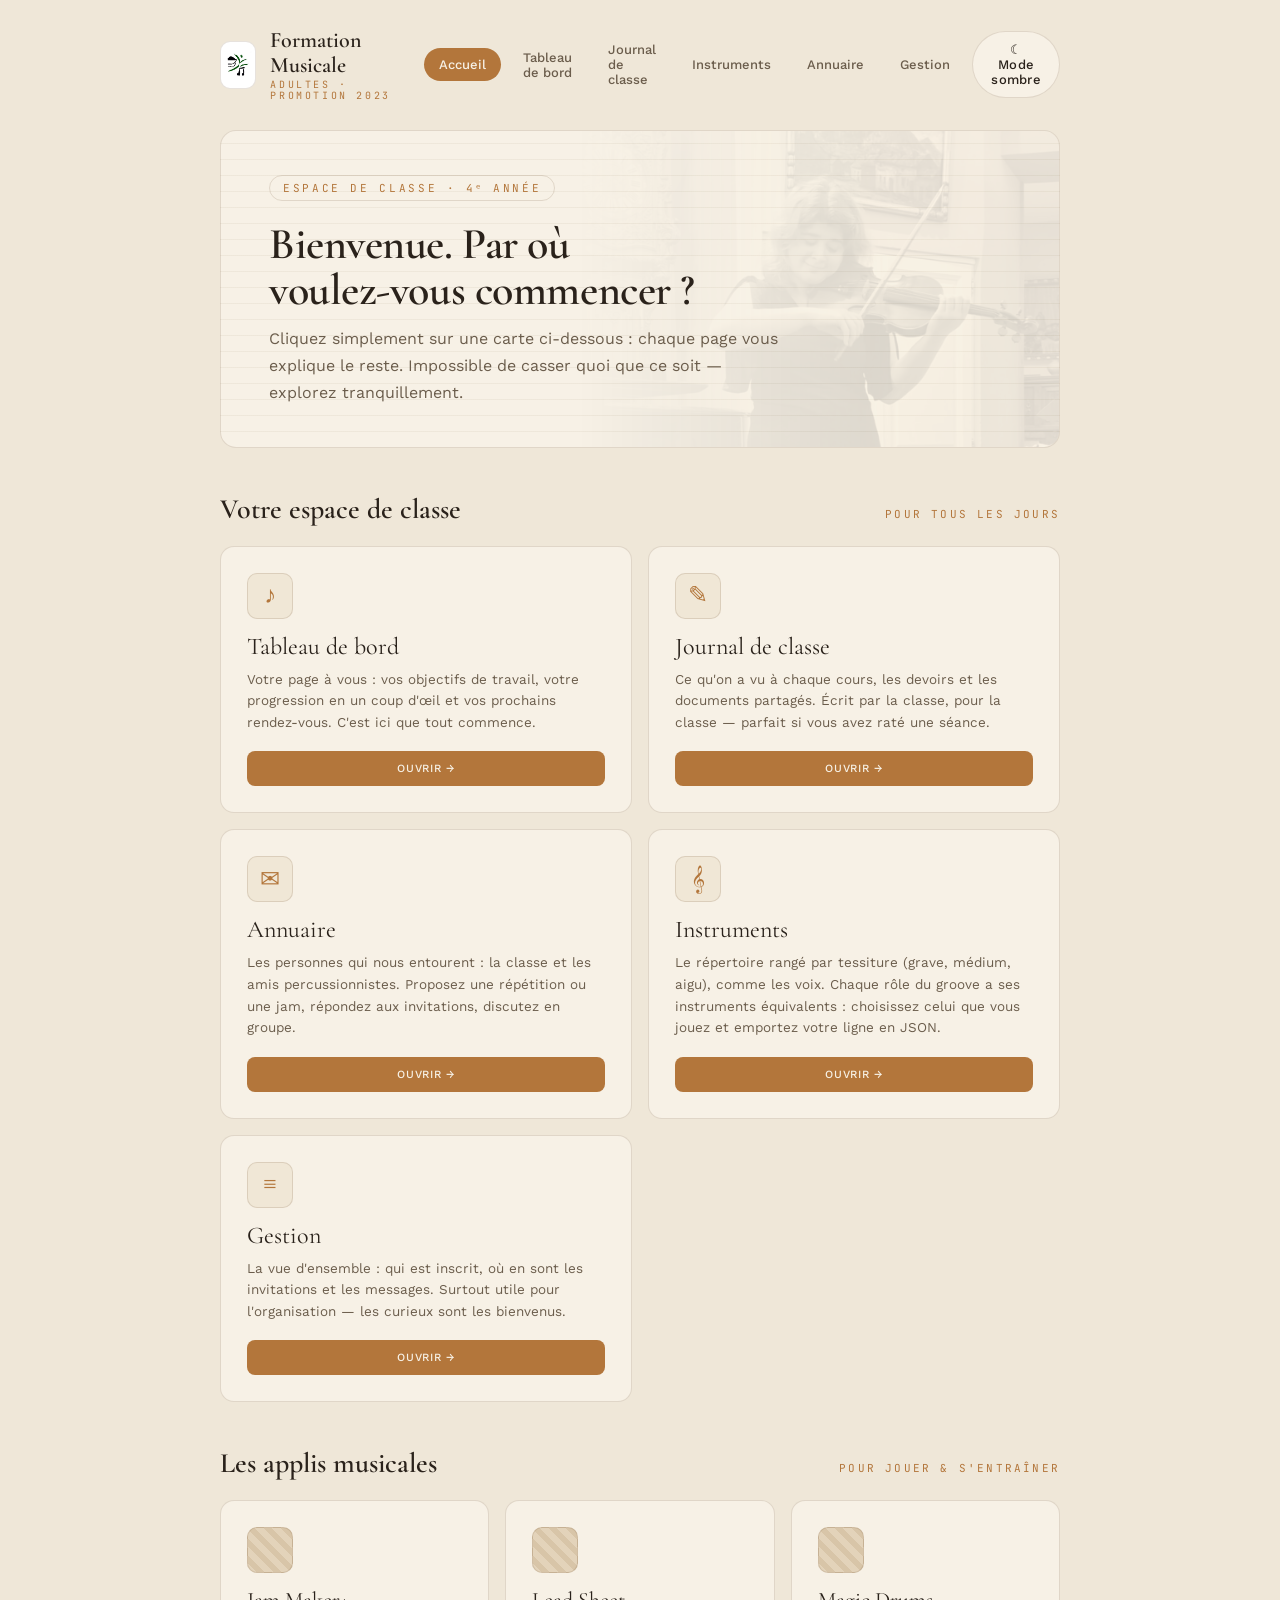
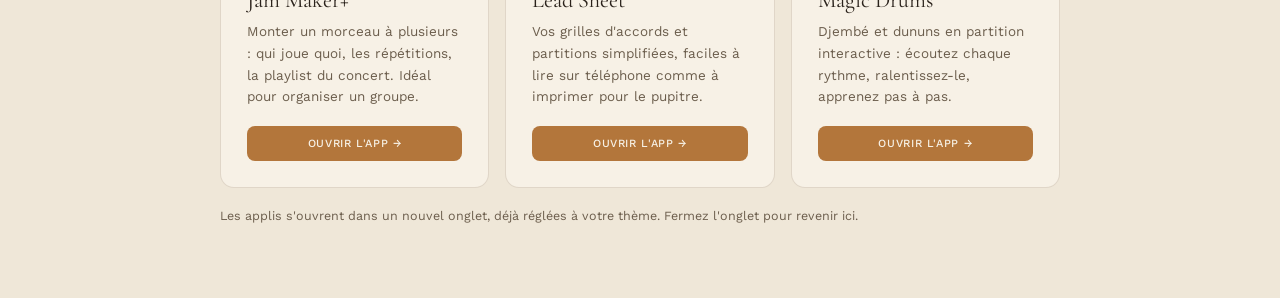
==== commit 5f08c57a: "Répertoire d'instruments : tessitures + équivalences par rôle Nouvelle page instruments.html rangean" ====
--- a/index.html
+++ b/index.html
@@ -16,13 +16,6 @@
   .fm-card { display: block; text-decoration: none; background: var(--panel,#f7f1e6); border: 1px solid var(--line,rgba(107,74,46,.16)); border-radius: 14px; padding: 26px; transition: background-color .5s ease, border-color .25s ease, transform .18s ease, box-shadow .18s ease; }
   .fm-card:hover { transform: translateY(-3px); border-color: var(--acc,#b3763b); box-shadow: 0 10px 26px rgba(107,74,46,.14); }
   .fm-card:hover .fm-card-go { background: var(--acc2,#6b4a2e); }
-  /* Boutons d'aide du hero : visite guidée + mode simple */
-  .fm-hero-btn { font-family:'Work Sans',sans-serif; font-weight:500; font-size:13px; letter-spacing:.02em; border-radius:999px; padding:11px 20px; cursor:pointer; transition:background-color .25s ease, color .25s ease, border-color .25s ease, transform .15s ease; }
-  .fm-hero-btn:hover { transform: translateY(-2px); }
-  .fm-hero-btn-prim { background: var(--acc,#b3763b); color: var(--accInk,#f7f1e6); border: 1px solid var(--acc,#b3763b); }
-  .fm-hero-btn-prim:hover { background: var(--acc2,#6b4a2e); border-color: var(--acc2,#6b4a2e); }
-  .fm-hero-btn-sec { background: var(--panel,#f7f1e6); color: var(--ink,#2a221b); border: 1px solid var(--line,rgba(107,74,46,.16)); }
-  .fm-hero-btn-sec:hover { border-color: var(--acc,#b3763b); }
 </style>
 </head>
 <body>
@@ -38,13 +31,14 @@
       <div style="font-family:'JetBrains Mono',monospace; font-size:10px; letter-spacing:.26em; color:var(--acc,#b3763b); transition:color .5s ease;">ADULTES · PROMOTION 2023</div>
     </div>
   </div>
-  <div class="fm-nav" data-tuto="nav" style="display:flex; align-items:center; gap:8px;">
+  <div class="fm-nav" style="display:flex; align-items:center; gap:8px;">
     <div style="font-family:'Work Sans',sans-serif; font-weight:500; font-size:13px; color:var(--accInk,#f7f1e6); background:var(--acc,#b3763b); padding:9px 15px; border-radius:999px; transition:background-color .5s ease,color .5s ease;">Accueil</div>
     <a href="tableau-de-bord.html" style="text-decoration:none; font-family:'Work Sans',sans-serif; font-weight:500; font-size:13px; color:var(--sub,#6b5d4c); padding:9px 14px; border-radius:999px; transition:color .5s ease;">Tableau de bord</a>
     <a href="journal-de-classe.html" style="text-decoration:none; font-family:'Work Sans',sans-serif; font-weight:500; font-size:13px; color:var(--sub,#6b5d4c); padding:9px 14px; border-radius:999px; transition:color .5s ease;">Journal de classe</a>
+    <a href="instruments.html" style="text-decoration:none; font-family:'Work Sans',sans-serif; font-weight:500; font-size:13px; color:var(--sub,#6b5d4c); padding:9px 14px; border-radius:999px; transition:color .5s ease;">Instruments</a>
     <a href="annuaire.html" style="text-decoration:none; font-family:'Work Sans',sans-serif; font-weight:500; font-size:13px; color:var(--sub,#6b5d4c); padding:9px 14px; border-radius:999px; transition:color .5s ease;">Annuaire</a>
     <a href="gestion.html" style="text-decoration:none; font-family:'Work Sans',sans-serif; font-weight:500; font-size:13px; color:var(--sub,#6b5d4c); padding:9px 14px; border-radius:999px; transition:color .5s ease;">Gestion</a>
-    <button id="themeToggle" data-tuto="theme" onclick="toggleTheme()" style="display:flex; align-items:center; gap:9px; font-family:'Work Sans',sans-serif; font-weight:500; font-size:13px; letter-spacing:.02em; color:var(--ink,#2a221b); background:var(--panel,#f7f1e6); border:1px solid var(--line,rgba(107,74,46,.16)); border-radius:999px; padding:10px 18px; cursor:pointer; transition:background-color .5s ease,color .5s ease,border-color .5s ease;">☾&emsp;Mode sombre</button>
+    <button id="themeToggle" onclick="toggleTheme()" style="display:flex; align-items:center; gap:9px; font-family:'Work Sans',sans-serif; font-weight:500; font-size:13px; letter-spacing:.02em; color:var(--ink,#2a221b); background:var(--panel,#f7f1e6); border:1px solid var(--line,rgba(107,74,46,.16)); border-radius:999px; padding:10px 18px; cursor:pointer; transition:background-color .5s ease,color .5s ease,border-color .5s ease;">☾&emsp;Mode sombre</button>
   </div>
 </div>
 
@@ -56,10 +50,6 @@
       <div style="display:inline-block; font-family:'JetBrains Mono',monospace; font-size:11px; letter-spacing:.24em; color:var(--acc,#b3763b); border:1px solid var(--line,rgba(107,74,46,.16)); border-radius:999px; padding:5px 13px; transition:color .5s ease,border-color .5s ease;">ESPACE DE CLASSE · 4ᵉ ANNÉE</div>
       <h1 style="font-family:'Cormorant Garamond',serif; font-weight:600; font-size:44px; line-height:1.05; color:var(--ink,#2a221b); margin:20px 0 12px; letter-spacing:-0.01em; transition:color .5s ease;">Bienvenue. Par où<br>voulez-vous commencer&nbsp;?</h1>
       <p style="font-size:16px; line-height:1.7; color:var(--sub,#6b5d4c); max-width:520px; margin:0; transition:color .5s ease;">Cliquez simplement sur une carte ci-dessous : chaque page vous explique le reste. Impossible de casser quoi que ce soit — explorez tranquillement.</p>
-      <div class="fm-hero-actions" style="display:flex; flex-wrap:wrap; gap:10px; margin-top:24px;">
-        <button id="tutoVisite" class="fm-hero-btn fm-hero-btn-prim" title="Découvrir la page zone par zone">▶&ensp;Visite guidée</button>
-        <button id="tutoModeSimple" data-tuto="mode-simple" class="fm-hero-btn fm-hero-btn-sec" title="Mode simple pour les novices, étape par étape">✔&ensp;Que voulez-vous réaliser&nbsp;?</button>
-      </div>
     </div>
   </div>
 </div>
@@ -72,28 +62,35 @@
   </div>
   <div class="fm-grid2" style="display:grid; grid-template-columns:1fr 1fr; gap:16px;">
 
-    <a class="fm-card" data-tuto="carte-tdb" href="tableau-de-bord.html">
+    <a class="fm-card" href="tableau-de-bord.html">
       <div style="height:46px; width:46px; border-radius:10px; background:var(--panel2,#f0e7d6); border:1px solid var(--line,rgba(107,74,46,.16)); margin-bottom:16px; display:flex; align-items:center; justify-content:center; color:var(--acc,#b3763b); font-family:'Cormorant Garamond',serif; font-size:24px;">♪</div>
       <div style="font-family:'Cormorant Garamond',serif; font-size:24px; color:var(--ink,#2a221b); line-height:1; transition:color .5s ease;">Tableau de bord</div>
       <div style="font-size:13.5px; color:var(--sub,#6b5d4c); margin:10px 0 18px; line-height:1.6; transition:color .5s ease;">Votre page à vous : vos objectifs de travail, votre progression en un coup d'œil et vos prochains rendez-vous. C'est ici que tout commence.</div>
       <div class="fm-card-go" style="font-family:'Work Sans',sans-serif; font-weight:500; letter-spacing:.06em; text-transform:uppercase; font-size:11px; color:var(--accInk,#f7f1e6); background:var(--acc,#b3763b); text-align:center; padding:11px; border-radius:8px; transition:background-color .3s ease;">Ouvrir →</div>
     </a>
 
-    <a class="fm-card" data-tuto="carte-journal" href="journal-de-classe.html">
+    <a class="fm-card" href="journal-de-classe.html">
       <div style="height:46px; width:46px; border-radius:10px; background:var(--panel2,#f0e7d6); border:1px solid var(--line,rgba(107,74,46,.16)); margin-bottom:16px; display:flex; align-items:center; justify-content:center; color:var(--acc,#b3763b); font-family:'Cormorant Garamond',serif; font-size:24px;">✎</div>
       <div style="font-family:'Cormorant Garamond',serif; font-size:24px; color:var(--ink,#2a221b); line-height:1; transition:color .5s ease;">Journal de classe</div>
       <div style="font-size:13.5px; color:var(--sub,#6b5d4c); margin:10px 0 18px; line-height:1.6; transition:color .5s ease;">Ce qu'on a vu à chaque cours, les devoirs et les documents partagés. Écrit par la classe, pour la classe — parfait si vous avez raté une séance.</div>
       <div class="fm-card-go" style="font-family:'Work Sans',sans-serif; font-weight:500; letter-spacing:.06em; text-transform:uppercase; font-size:11px; color:var(--accInk,#f7f1e6); background:var(--acc,#b3763b); text-align:center; padding:11px; border-radius:8px; transition:background-color .3s ease;">Ouvrir →</div>
     </a>
 
-    <a class="fm-card" data-tuto="carte-annuaire" href="annuaire.html">
+    <a class="fm-card" href="annuaire.html">
       <div style="height:46px; width:46px; border-radius:10px; background:var(--panel2,#f0e7d6); border:1px solid var(--line,rgba(107,74,46,.16)); margin-bottom:16px; display:flex; align-items:center; justify-content:center; color:var(--acc,#b3763b); font-family:'Cormorant Garamond',serif; font-size:24px;">✉</div>
       <div style="font-family:'Cormorant Garamond',serif; font-size:24px; color:var(--ink,#2a221b); line-height:1; transition:color .5s ease;">Annuaire</div>
       <div style="font-size:13.5px; color:var(--sub,#6b5d4c); margin:10px 0 18px; line-height:1.6; transition:color .5s ease;">Les personnes qui nous entourent : la classe et les amis percussionnistes. Proposez une répétition ou une jam, répondez aux invitations, discutez en groupe.</div>
       <div class="fm-card-go" style="font-family:'Work Sans',sans-serif; font-weight:500; letter-spacing:.06em; text-transform:uppercase; font-size:11px; color:var(--accInk,#f7f1e6); background:var(--acc,#b3763b); text-align:center; padding:11px; border-radius:8px; transition:background-color .3s ease;">Ouvrir →</div>
     </a>
 
-    <a class="fm-card" data-tuto="carte-gestion" href="gestion.html">
+    <a class="fm-card" href="instruments.html">
+      <div style="height:46px; width:46px; border-radius:10px; background:var(--panel2,#f0e7d6); border:1px solid var(--line,rgba(107,74,46,.16)); margin-bottom:16px; display:flex; align-items:center; justify-content:center; color:var(--acc,#b3763b); font-family:'Cormorant Garamond',serif; font-size:24px;">𝄞</div>
+      <div style="font-family:'Cormorant Garamond',serif; font-size:24px; color:var(--ink,#2a221b); line-height:1; transition:color .5s ease;">Instruments</div>
+      <div style="font-size:13.5px; color:var(--sub,#6b5d4c); margin:10px 0 18px; line-height:1.6; transition:color .5s ease;">Le répertoire rangé par tessiture (grave, médium, aigu), comme les voix. Chaque rôle du groove a ses instruments équivalents : choisissez celui que vous jouez et emportez votre ligne en JSON.</div>
+      <div class="fm-card-go" style="font-family:'Work Sans',sans-serif; font-weight:500; letter-spacing:.06em; text-transform:uppercase; font-size:11px; color:var(--accInk,#f7f1e6); background:var(--acc,#b3763b); text-align:center; padding:11px; border-radius:8px; transition:background-color .3s ease;">Ouvrir →</div>
+    </a>
+
+    <a class="fm-card" href="gestion.html">
       <div style="height:46px; width:46px; border-radius:10px; background:var(--panel2,#f0e7d6); border:1px solid var(--line,rgba(107,74,46,.16)); margin-bottom:16px; display:flex; align-items:center; justify-content:center; color:var(--acc,#b3763b); font-family:'Cormorant Garamond',serif; font-size:24px;">≡</div>
       <div style="font-family:'Cormorant Garamond',serif; font-size:24px; color:var(--ink,#2a221b); line-height:1; transition:color .5s ease;">Gestion</div>
       <div style="font-size:13.5px; color:var(--sub,#6b5d4c); margin:10px 0 18px; line-height:1.6; transition:color .5s ease;">La vue d'ensemble : qui est inscrit, où en sont les invitations et les messages. Surtout utile pour l'organisation — les curieux sont les bienvenus.</div>
@@ -104,7 +101,7 @@
 </div>
 
 <!-- APPLIS MUSICALES -->
-<div class="fm-wrap" data-tuto="applis" style="max-width:920px; margin:44px auto 0; padding:0 40px;">
+<div class="fm-wrap" style="max-width:920px; margin:44px auto 0; padding:0 40px;">
   <div style="display:flex; align-items:baseline; justify-content:space-between; margin-bottom:20px;">
     <h2 style="font-family:'Cormorant Garamond',serif; font-weight:600; font-size:28px; color:var(--ink,#2a221b); margin:0; transition:color .5s ease;">Les applis musicales</h2>
     <div style="font-family:'JetBrains Mono',monospace; font-size:11px; letter-spacing:.2em; color:var(--acc,#b3763b); transition:color .5s ease;">POUR JOUER &amp; S'ENTRAÎNER</div>
@@ -141,6 +138,5 @@
 <script src="fm/theme.js"></script>
 <script src="fm/fm-config.js"></script>
 <script src="fm/fm-sync.js"></script>
-<script src="fm/tutoriel.js"></script>
 </body>
 </html>
